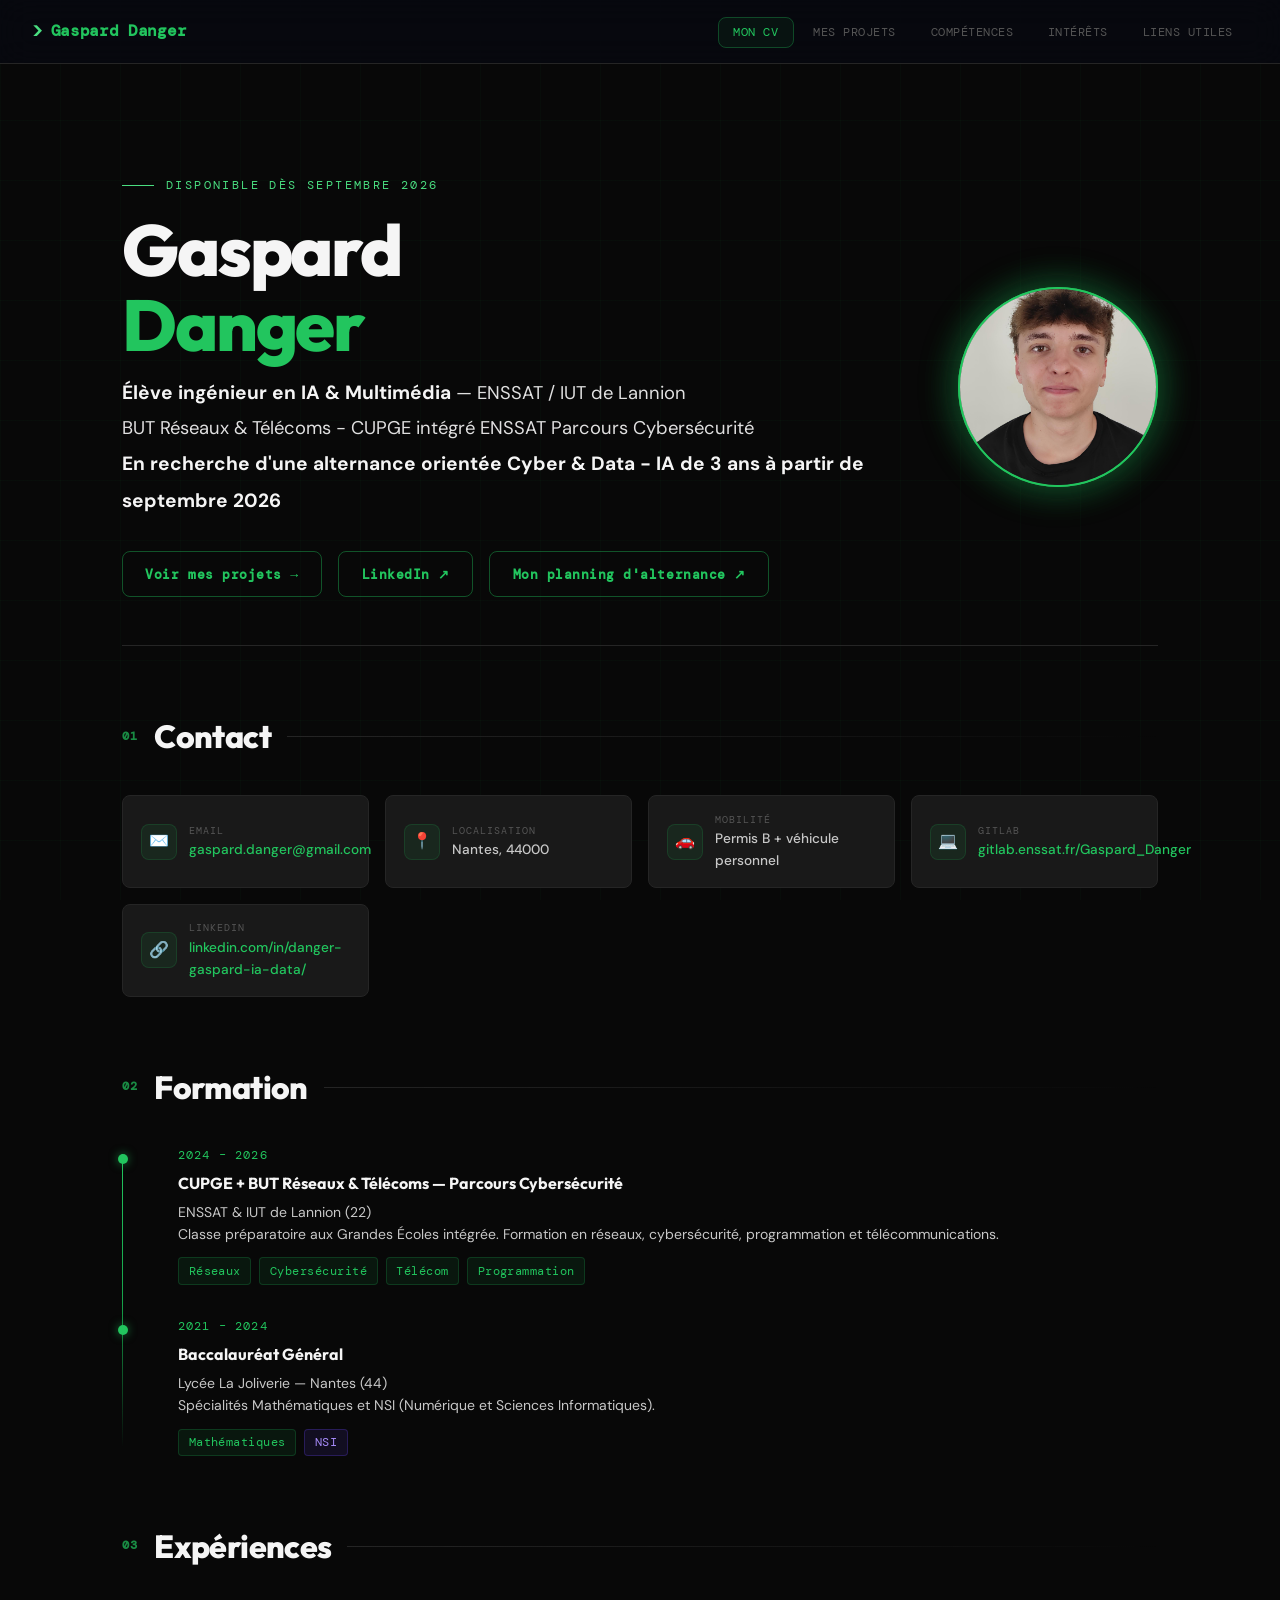
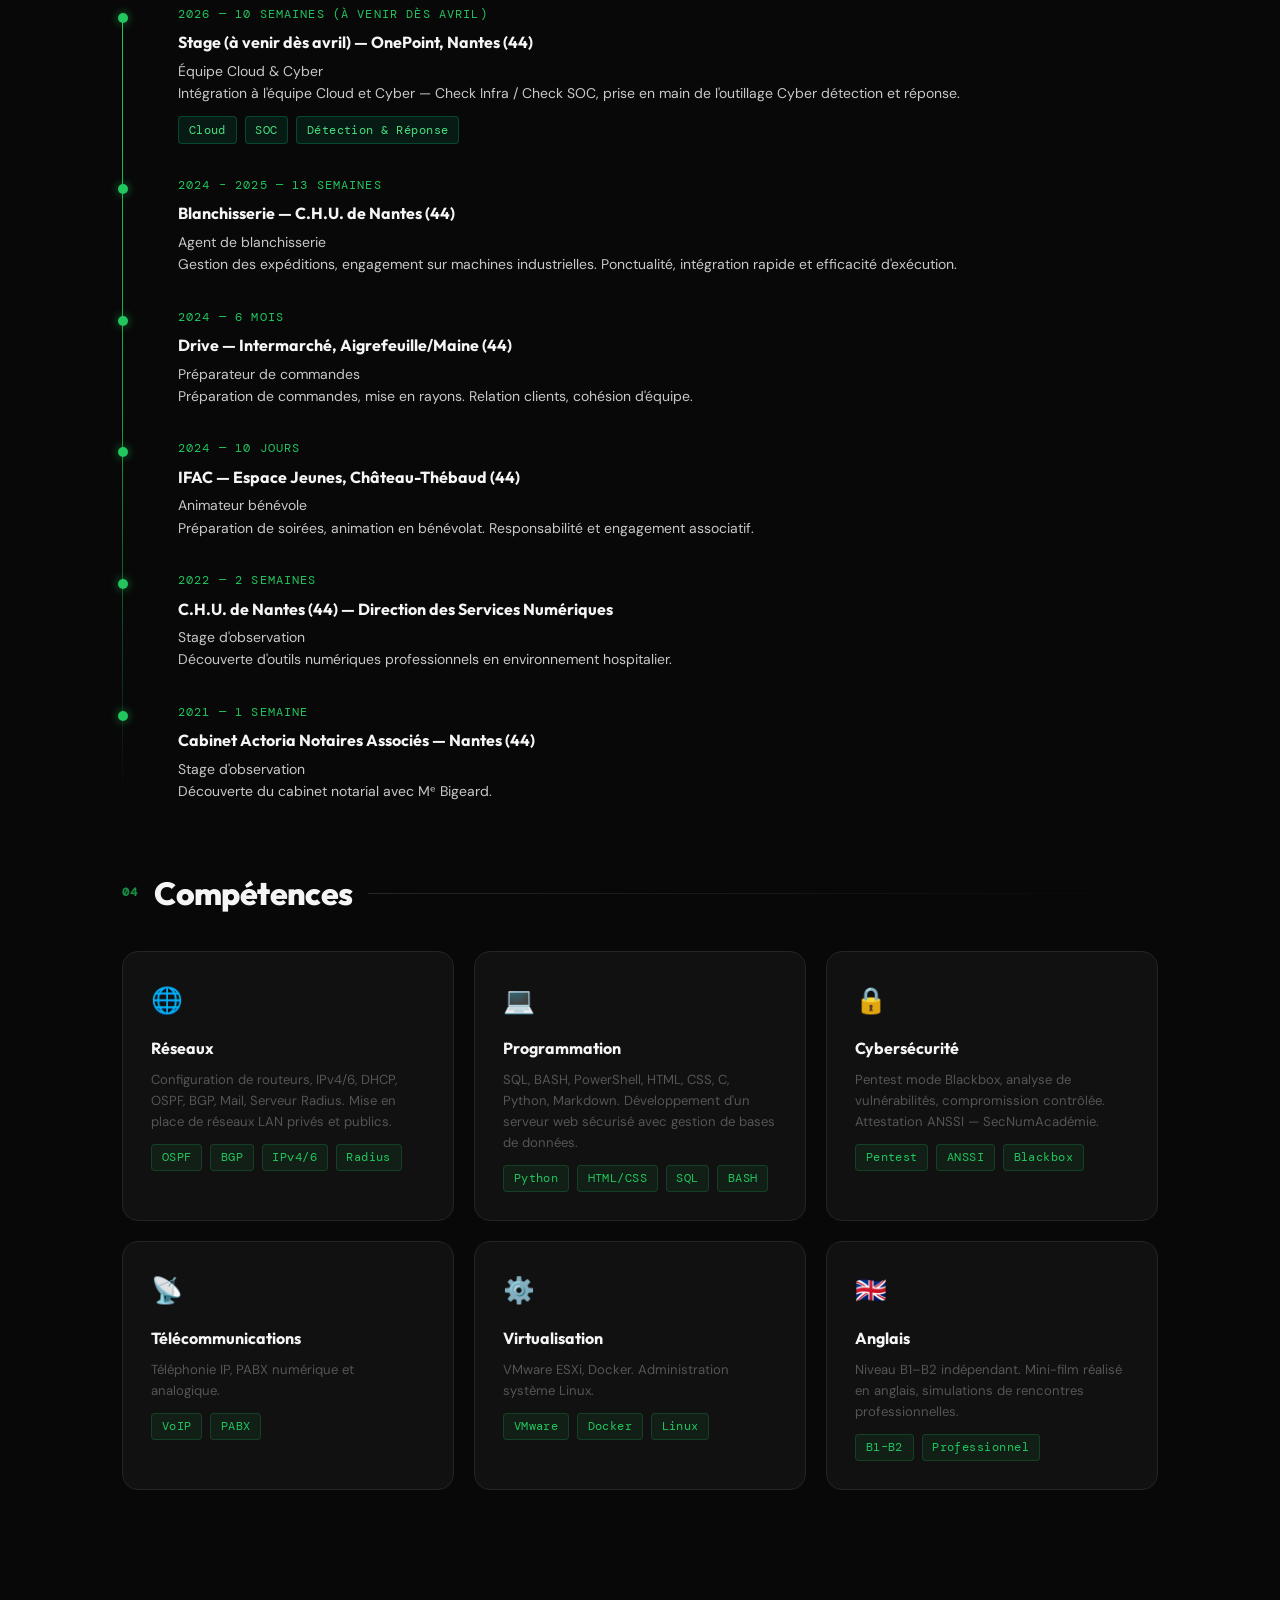
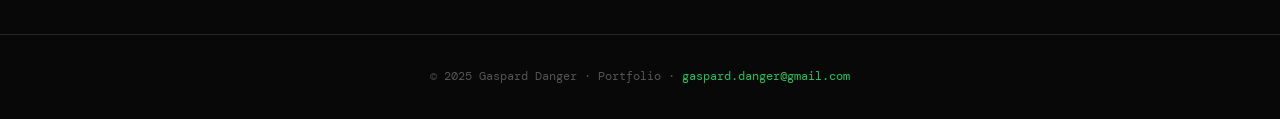
==== index.html @ 9281a4e6 "Update index.html" ====
<!DOCTYPE html>
<html lang="fr">

<head>
  <meta charset="UTF-8">
  <meta name="viewport" content="width=device-width, initial-scale=1.0">
  <title>Gaspard Danger — CV</title>
  <link rel="stylesheet" href="style.css">
  <link rel="shortcut icon" href="images/logouniv.png">
</head>

<body>

  <!-- ============ NAV ============ -->
  <nav>
    <a class="nav-brand" href="index.html">Gaspard Danger</a>
    <button class="nav-toggle" id="navToggle" aria-label="Menu">
      <span></span><span></span><span></span>
    </button>
    <ul class="nav-links" id="navLinks">
      <li><a href="index.html" class="active">Mon CV</a></li>
      <li><a href="projets.html">Mes Projets</a></li>
      <li><a href="competences.html">Compétences</a></li>
      <li><a href="interets.html">Intérêts</a></li>
      <li><a href="liens.html">Liens utiles</a></li>
    </ul>
  </nav>

  <!-- ============ MAIN ============ -->
  <main class="page">

    <!-- HERO -->
    <section class="hero fade-up">
      <div>
        <div class="hero-label">Disponible dès septembre 2026</div>
        <h1>Gaspard<br><span>Danger</span></h1>
        <p class="hero-subtitle">
          <strong>Élève ingénieur en IA & Multimédia</strong> <span style="color:#e0e0e0;">— ENSSAT / IUT de Lannion</span><br>
          <span style="color:#e0e0e0;">BUT Réseaux &amp; Télécoms - CUPGE intégré ENSSAT Parcours Cybersécurité</span><br>
          <strong>En recherche d'une alternance orientée Cyber & Data - IA de 3 ans à partir de septembre 2026</strong>
        </p>
        <div class="hero-actions">
          <a href="projets.html" class="btn btn-outline">
            Voir mes projets →
          </a>
          <a href="https://www.linkedin.com/in/gaspard-danger-256091337" target="_blank" class="btn btn-outline">
            LinkedIn ↗
          </a>
          <a href="images/planning.png" target="_blank" class="btn btn-outline">
            Mon planning d'alternance ↗
          </a>
        </div>
      </div>
      <div class="hero-avatar-placeholder">
        <img src="images/pdp.jpeg" alt="Gaspard Danger" class="hero-avatar">
      </div>
    </section>


    <!-- CONTACT -->
    <section class="section fade-up fade-up-1">
      <h2 class="section-title"><span class="section-num">01</span>Contact</h2>
      <div class="info-grid">
        <div class="info-item">
          <div class="info-icon">✉️</div>
          <div>
            <div class="info-label">Email</div>
            <div class="info-value"><a href="mailto:gaspard.danger@gmail.com">gaspard.danger@gmail.com</a></div>
          </div>
        </div>
        <div class="info-item">
          <div class="info-icon">📍</div>
          <div>
            <div class="info-label">Localisation</div>
            <div class="info-value">Nantes, 44000</div>
          </div>
        </div>
        <div class="info-item">
          <div class="info-icon">🚗</div>
          <div>
            <div class="info-label">Mobilité</div>
            <div class="info-value">Permis B + véhicule personnel</div>
          </div>
        </div>
        <div class="info-item">
          <div class="info-icon">💻</div>
          <div>
            <div class="info-label">GitLab</div>
            <div class="info-value"><a href="https://gitlab.enssat.fr/Gaspard_Danger"
                target="_blank">gitlab.enssat.fr/Gaspard_Danger</a></div>
          </div>
        </div>
        <div class="info-item">
          <div class="info-icon">🔗</div>
          <div>
            <div class="info-label">LinkedIn</div>
            <div class="info-value"><a href="https://www.linkedin.com/in/danger-gaspard-ia-data/"
                target="_blank">linkedin.com/in/danger-gaspard-ia-data/</a></div>
          </div>
        </div>
      </div>
    </section>

    <!-- FORMATION -->
    <section class="section fade-up fade-up-2">
      <h2 class="section-title"><span class="section-num">02</span>Formation</h2>
      <div class="timeline">
        <div class="timeline-item">
          <div class="timeline-date">2024 – 2026</div>
          <div class="timeline-title">CUPGE + BUT Réseaux &amp; Télécoms — Parcours Cybersécurité</div>
          <div class="timeline-desc">ENSSAT &amp; IUT de Lannion (22)</div>
          <div class="timeline-desc">
            Classe préparatoire aux Grandes Écoles intégrée. Formation en réseaux,
            cybersécurité, programmation et télécommunications.
          </div>
          <div class="tag-group">
            <span class="tag">Réseaux</span>
            <span class="tag">Cybersécurité</span>
            <span class="tag">Télécom</span>
            <span class="tag">Programmation</span>
          </div>
        </div>
        <div class="timeline-item">
          <div class="timeline-date">2021 – 2024</div>
          <div class="timeline-title">Baccalauréat Général</div>
          <div class="timeline-desc">Lycée La Joliverie — Nantes (44)</div>
          <div class="timeline-desc">
            Spécialités Mathématiques et NSI (Numérique et Sciences Informatiques).
          </div>
          <div class="tag-group">
            <span class="tag">Mathématiques</span>
            <span class="tag tag-purple">NSI</span>
          </div>
        </div>
      </div>
    </section>

    <!-- EXPÉRIENCES -->
    <section class="section fade-up fade-up-3">
      <h2 class="section-title"><span class="section-num">03</span>Expériences</h2>
      <div class="timeline">

        <div class="timeline-item">
          <div class="timeline-date">2026 — 10 semaines (à venir dès avril)</div>
          <div class="timeline-title">Stage (à venir dès avril) — OnePoint, Nantes (44)</div>
          <div class="timeline-desc">Équipe Cloud &amp; Cyber</div>
          <div class="timeline-desc">
            Intégration à l'équipe Cloud et Cyber — Check Infra / Check SOC, prise en main
            de l'outillage Cyber détection et réponse.
          </div>
          <div class="tag-group">
            <span class="tag tag-green">Cloud</span>
            <span class="tag tag-green">SOC</span>
            <span class="tag tag-green">Détection &amp; Réponse</span>
          </div>
        </div>

        <div class="timeline-item">
          <div class="timeline-date">2024 – 2025 — 13 semaines</div>
          <div class="timeline-title">Blanchisserie — C.H.U. de Nantes (44)</div>
          <div class="timeline-desc">Agent de blanchisserie</div>
          <div class="timeline-desc">
            Gestion des expéditions, engagement sur machines industrielles.
            Ponctualité, intégration rapide et efficacité d'exécution.
          </div>
        </div>

        <div class="timeline-item">
          <div class="timeline-date">2024 — 6 mois</div>
          <div class="timeline-title">Drive — Intermarché, Aigrefeuille/Maine (44)</div>
          <div class="timeline-desc">Préparateur de commandes</div>
          <div class="timeline-desc">
            Préparation de commandes, mise en rayons.
            Relation clients, cohésion d'équipe.
          </div>
        </div>

        <div class="timeline-item">
          <div class="timeline-date">2024 — 10 jours</div>
          <div class="timeline-title">IFAC — Espace Jeunes, Château-Thébaud (44)</div>
          <div class="timeline-desc">Animateur bénévole</div>
          <div class="timeline-desc">
            Préparation de soirées, animation en bénévolat.
            Responsabilité et engagement associatif.
          </div>
        </div>

        <div class="timeline-item">
          <div class="timeline-date">2022 — 2 semaines</div>
          <div class="timeline-title">C.H.U. de Nantes (44) — Direction des Services Numériques</div>
          <div class="timeline-desc">Stage d'observation</div>
          <div class="timeline-desc">
            Découverte d'outils numériques professionnels en environnement hospitalier.
          </div>
        </div>

        <div class="timeline-item">
          <div class="timeline-date">2021 — 1 semaine</div>
          <div class="timeline-title">Cabinet Actoria Notaires Associés — Nantes (44)</div>
          <div class="timeline-desc">Stage d'observation</div>
          <div class="timeline-desc">
            Découverte du cabinet notarial avec Mᵉ Bigeard.
          </div>
        </div>

      </div>
    </section>

    <!-- COMPÉTENCES -->
    <section class="section fade-up fade-up-4">
      <h2 class="section-title"><span class="section-num">04</span>Compétences</h2>
      <div class="three-col">

        <div class="card">
          <div style="font-size:1.6rem; margin-bottom:0.75rem;">🌐</div>
          <div style="font-family:var(--font-head); font-weight:700; color:var(--text-bright); margin-bottom:0.5rem;">
            Réseaux</div>
          <p style="font-size:0.82rem; color:var(--text-muted); line-height:1.6; margin-bottom:0.75rem;">Configuration
            de routeurs, IPv4/6, DHCP, OSPF, BGP, Mail, Serveur Radius. Mise en place de réseaux LAN privés et publics.
          </p>
          <div class="tag-group">
            <span class="tag">OSPF</span><span class="tag">BGP</span><span class="tag">IPv4/6</span><span
              class="tag">Radius</span>
          </div>
        </div>

        <div class="card">
          <div style="font-size:1.6rem; margin-bottom:0.75rem;">💻</div>
          <div style="font-family:var(--font-head); font-weight:700; color:var(--text-bright); margin-bottom:0.5rem;">
            Programmation</div>
          <p style="font-size:0.82rem; color:var(--text-muted); line-height:1.6; margin-bottom:0.75rem;">SQL, BASH,
            PowerShell, HTML, CSS, C, Python, Markdown. Développement d'un serveur web sécurisé avec gestion de bases de
            données.</p>
          <div class="tag-group">
            <span class="tag">Python</span><span class="tag">HTML/CSS</span><span class="tag">SQL</span><span
              class="tag">BASH</span>
          </div>
        </div>

        <div class="card">
          <div style="font-size:1.6rem; margin-bottom:0.75rem;">🔒</div>
          <div style="font-family:var(--font-head); font-weight:700; color:var(--text-bright); margin-bottom:0.5rem;">
            Cybersécurité</div>
          <p style="font-size:0.82rem; color:var(--text-muted); line-height:1.6; margin-bottom:0.75rem;">Pentest mode
            Blackbox, analyse de vulnérabilités, compromission contrôlée. Attestation ANSSI — SecNumAcadémie.</p>
          <div class="tag-group">
            <span class="tag">Pentest</span><span class="tag">ANSSI</span><span class="tag">Blackbox</span>
          </div>
        </div>

        <div class="card">
          <div style="font-size:1.6rem; margin-bottom:0.75rem;">📡</div>
          <div style="font-family:var(--font-head); font-weight:700; color:var(--text-bright); margin-bottom:0.5rem;">
            Télécommunications</div>
          <p style="font-size:0.82rem; color:var(--text-muted); line-height:1.6; margin-bottom:0.75rem;">Téléphonie IP,
            PABX numérique et analogique.</p>
          <div class="tag-group">
            <span class="tag">VoIP</span><span class="tag">PABX</span>
          </div>
        </div>

        <div class="card">
          <div style="font-size:1.6rem; margin-bottom:0.75rem;">⚙️</div>
          <div style="font-family:var(--font-head); font-weight:700; color:var(--text-bright); margin-bottom:0.5rem;">
            Virtualisation</div>
          <p style="font-size:0.82rem; color:var(--text-muted); line-height:1.6; margin-bottom:0.75rem;">VMware ESXi,
            Docker. Administration système Linux.</p>
          <div class="tag-group">
            <span class="tag">VMware</span><span class="tag">Docker</span><span class="tag">Linux</span>
          </div>
        </div>

        <div class="card">
          <div style="font-size:1.6rem; margin-bottom:0.75rem;">🇬🇧</div>
          <div style="font-family:var(--font-head); font-weight:700; color:var(--text-bright); margin-bottom:0.5rem;">
            Anglais</div>
          <p style="font-size:0.82rem; color:var(--text-muted); line-height:1.6; margin-bottom:0.75rem;">Niveau B1–B2
            indépendant. Mini-film réalisé en anglais, simulations de rencontres professionnelles.</p>
          <div class="tag-group">
            <span class="tag">B1–B2</span><span class="tag">Professionnel</span>
          </div>
        </div>

      </div>
    </section>

  </main>

  <footer>
    <p>© 2025 Gaspard Danger · Portfolio · <a href="mailto:gaspard.danger@gmail.com">gaspard.danger@gmail.com</a></p>
  </footer>

  <script src="nav.js"></script>
</body>

</html>
---- style.css ----
/* =============================================
   GASPARD DANGER — Portfolio CSS
   Dark Tech / Cybersecurity Aesthetic
   ============================================= */

@import url('https://fonts.googleapis.com/css2?family=DM+Mono:wght@400;500&family=Outfit:wght@400;600;700;800&family=DM+Sans:wght@300;400;500&display=swap');

/* ---- CSS Variables ---- */
:root {
  --bg:         #080808;
  --surface:    #111111;
  --surface2:   #191919;
  --border:     #252525;
  --accent:     #22c55e;
  --accent2:    #16a34a;
  --green:      #4ade80;
  --text:       #c8c8c8;
  --text-muted: #555555;
  --text-bright:#f5f5f5;
  --font-mono:  'DM Mono', monospace;
  --font-head:  'Outfit', sans-serif;
  --font-body:  'DM Sans', sans-serif;
  --radius:     8px;
  --radius-lg:  16px;
  --transition: 0.25s cubic-bezier(.4,0,.2,1);
  --glow:       0 0 24px rgba(34, 197, 94, 0.15);
  --glow-strong:0 0 40px rgba(34, 197, 94, 0.28);
}

/* ---- Reset & Base ---- */
*, *::before, *::after { box-sizing: border-box; margin: 0; padding: 0; }

html { scroll-behavior: smooth; }

body {
  background: var(--bg);
  color: var(--text);
  font-family: var(--font-body);
  font-size: 16px;
  line-height: 1.65;
  min-height: 100vh;
  overflow-x: hidden;
}

/* Grid background pattern */
body::before {
  content: '';
  position: fixed;
  inset: 0;
  background-image:
    linear-gradient(rgba(34,197,94,0.03) 1px, transparent 1px),
    linear-gradient(90deg, rgba(34,197,94,0.03) 1px, transparent 1px);
  background-size: 60px 60px;
  pointer-events: none;
  z-index: 0;
}

/* =============================================
   NAVIGATION
   ============================================= */
nav {
  position: sticky;
  top: 0;
  z-index: 100;
  background: rgba(7, 9, 15, 0.88);
  backdrop-filter: blur(16px);
  -webkit-backdrop-filter: blur(16px);
  border-bottom: 1px solid var(--border);
  padding: 0 2rem;
  display: flex;
  align-items: center;
  justify-content: space-between;
  height: 64px;
}

.nav-brand {
  font-family: var(--font-mono);
  font-size: 1rem;
  font-weight: 700;
  color: var(--accent);
  text-decoration: none;
  letter-spacing: -0.02em;
  display: flex;
  align-items: center;
  gap: 0.5rem;
}

.nav-brand::before {
  content: '>';
  color: var(--green);
  font-size: 1.1rem;
}

.nav-links {
  display: flex;
  list-style: none;
  gap: 0.25rem;
  align-items: center;
}

.nav-links a {
  font-family: var(--font-mono);
  font-size: 0.78rem;
  color: var(--text-muted);
  text-decoration: none;
  padding: 0.4rem 0.9rem;
  border-radius: var(--radius);
  border: 1px solid transparent;
  transition: var(--transition);
  letter-spacing: 0.04em;
  text-transform: uppercase;
}

.nav-links a:hover,
.nav-links a.active {
  color: var(--accent);
  border-color: rgba(34,197,94,0.3);
  background: rgba(34,197,94,0.06);
}

/* Hamburger */
.nav-toggle {
  display: none;
  flex-direction: column;
  gap: 5px;
  cursor: pointer;
  background: none;
  border: none;
  padding: 4px;
}
.nav-toggle span {
  display: block;
  width: 24px;
  height: 2px;
  background: var(--accent);
  border-radius: 2px;
  transition: var(--transition);
}

@media (max-width: 768px) {
  .nav-toggle { display: flex; }
  .nav-links {
    display: none;
    position: absolute;
    top: 64px;
    left: 0; right: 0;
    background: rgba(7, 9, 15, 0.98);
    border-bottom: 1px solid var(--border);
    flex-direction: column;
    padding: 1rem;
    gap: 0.25rem;
  }
  .nav-links.open { display: flex; }
  .nav-links a { width: 100%; text-align: center; }
}

/* =============================================
   PAGE WRAPPER
   ============================================= */
.page {
  position: relative;
  z-index: 1;
  max-width: 1100px;
  margin: 0 auto;
  padding: 3rem 2rem 5rem;
}

/* =============================================
   HERO / HEADER SECTION
   ============================================= */
.hero {
  display: grid;
  grid-template-columns: 1fr auto;
  gap: 3rem;
  align-items: center;
  padding: 4rem 0 3rem;
  border-bottom: 1px solid var(--border);
  margin-bottom: 4rem;
}

.hero-label {
  font-family: var(--font-mono);
  font-size: 0.75rem;
  color: var(--green);
  letter-spacing: 0.2em;
  text-transform: uppercase;
  margin-bottom: 1rem;
  display: flex;
  align-items: center;
  gap: 0.75rem;
}
.hero-label::before {
  content: '';
  display: block;
  width: 32px;
  height: 1px;
  background: var(--green);
}

.hero h1 {
  font-family: var(--font-head);
  font-size: clamp(2.5rem, 6vw, 4.5rem);
  font-weight: 800;
  line-height: 1.05;
  color: var(--text-bright);
  letter-spacing: -0.03em;
  margin-bottom: 0.75rem;
}

.hero h1 span {
  color: var(--accent);
}

.hero-subtitle {
  font-family: var(--font-body);
  font-size: 1.15rem;
  color: var(--text-muted);
  margin-bottom: 2rem;
  line-height: 1.9;
}

.hero-subtitle strong {
  color: var(--text-bright);
  font-weight: 700;
  font-size: 1.2rem;
}

.hero-actions {
  display: flex;
  gap: 1rem;
  flex-wrap: wrap;
}

.hero-avatar {
  width: 200px;
  height: 200px;
  border-radius: 50%;
  border: 2px solid var(--accent);
  box-shadow: var(--glow-strong);
  object-fit: cover;
  flex-shrink: 0;
}

.hero-avatar-placeholder {
  width: 200px;
  height: 200px;
  border-radius: 50%;
  border: 2px solid var(--accent);
  box-shadow: var(--glow-strong);
  background: var(--surface2);
  display: flex;
  align-items: center;
  justify-content: center;
  flex-shrink: 0;
}

.hero-avatar-placeholder svg {
  width: 80px;
  height: 80px;
  color: var(--accent);
  opacity: 0.5;
}

@media (max-width: 640px) {
  .hero {
    grid-template-columns: 1fr;
    text-align: center;
  }
  .hero-avatar-placeholder, .hero-avatar {
    margin: 0 auto;
    width: 140px;
    height: 140px;
  }
  .hero-actions { justify-content: center; }
  .hero-label { justify-content: center; }
  .hero-label::before { display: none; }
}

/* =============================================
   BUTTONS
   ============================================= */
.btn {
  display: inline-flex;
  align-items: center;
  gap: 0.5rem;
  padding: 0.7rem 1.4rem;
  border-radius: var(--radius);
  font-family: var(--font-mono);
  font-size: 0.82rem;
  font-weight: 600;
  letter-spacing: 0.04em;
  text-decoration: none;
  cursor: pointer;
  transition: var(--transition);
  border: none;
  white-space: nowrap;
}

.btn-primary {
  background: var(--accent);
  color: #000;
  box-shadow: 0 0 20px rgba(34,197,94,0.2);
}
.btn-primary:hover {
  background: var(--green);
  box-shadow: var(--glow-strong);
  transform: translateY(-2px);
}

.btn-outline {
  background: transparent;
  color: var(--accent);
  border: 1px solid rgba(34,197,94,0.4);
}
.btn-outline:hover {
  background: rgba(34,197,94,0.08);
  border-color: var(--accent);
  box-shadow: var(--glow);
  transform: translateY(-2px);
}

.btn-ghost {
  background: transparent;
  color: var(--text-muted);
  border: 1px solid var(--border);
}
.btn-ghost:hover {
  color: var(--text-bright);
  border-color: rgba(255,255,255,0.2);
}

/* =============================================
   SECTION TITLES
   ============================================= */
.section-title {
  font-family: var(--font-head);
  font-size: clamp(1.5rem, 4vw, 2rem);
  font-weight: 800;
  color: var(--text-bright);
  letter-spacing: -0.02em;
  margin-bottom: 2rem;
  display: flex;
  align-items: center;
  gap: 1rem;
}

.section-title::after {
  content: '';
  flex: 1;
  height: 1px;
  background: linear-gradient(90deg, var(--border), transparent);
}

.section-num {
  font-family: var(--font-mono);
  font-size: 0.75rem;
  color: var(--accent);
  letter-spacing: 0.1em;
  opacity: 0.7;
}

/* =============================================
   CARDS
   ============================================= */
.card {
  background: var(--surface);
  border: 1px solid var(--border);
  border-radius: var(--radius-lg);
  padding: 1.75rem;
  transition: var(--transition);
  position: relative;
  overflow: hidden;
}

.card::before {
  content: '';
  position: absolute;
  top: 0; left: 0;
  right: 0; height: 2px;
  background: linear-gradient(90deg, var(--accent), var(--accent2));
  opacity: 0;
  transition: var(--transition);
}

.card:hover {
  border-color: rgba(34,197,94,0.3);
  box-shadow: var(--glow);
  transform: translateY(-3px);
}

.card:hover::before { opacity: 1; }

/* =============================================
   TIMELINE (CV)
   ============================================= */
.timeline {
  position: relative;
  padding-left: 2rem;
}

.timeline::before {
  content: '';
  position: absolute;
  left: 0; top: 8px; bottom: 8px;
  width: 1px;
  background: linear-gradient(to bottom, var(--accent), var(--accent2), transparent);
}

.timeline-item {
  position: relative;
  margin-bottom: 2rem;
  padding-left: 1.5rem;
}

.timeline-item::before {
  content: '';
  position: absolute;
  left: -2rem;
  top: 8px;
  width: 10px;
  height: 10px;
  border-radius: 50%;
  background: var(--accent);
  box-shadow: 0 0 10px rgba(34,197,94,0.6);
  transform: translateX(-4px);
}

.timeline-date {
  font-family: var(--font-mono);
  font-size: 0.72rem;
  color: var(--accent);
  letter-spacing: 0.1em;
  text-transform: uppercase;
  margin-bottom: 0.35rem;
}

.timeline-title {
  font-family: var(--font-head);
  font-size: 1rem;
  font-weight: 700;
  color: var(--text-bright);
  margin-bottom: 0.25rem;
}

.timeline-sub {
  font-size: 0.85rem;
  color: var(--text-muted);
  margin-bottom: 0.5rem;
}

.timeline-desc {
  font-size: 0.875rem;
  color: var(--text);
  line-height: 1.6;
}

/* =============================================
   SKILL TAGS & BADGES
   ============================================= */
.tag {
  display: inline-block;
  font-family: var(--font-mono);
  font-size: 0.72rem;
  color: var(--accent);
  background: rgba(34,197,94,0.08);
  border: 1px solid rgba(34,197,94,0.2);
  border-radius: 4px;
  padding: 0.2rem 0.6rem;
  letter-spacing: 0.04em;
  transition: var(--transition);
}

.tag:hover {
  background: rgba(34,197,94,0.15);
  border-color: var(--accent);
}

.tag-group {
  display: flex;
  flex-wrap: wrap;
  gap: 0.5rem;
  margin-top: 0.75rem;
}

.tag-purple {
  color: #a78bfa;
  background: rgba(108,71,255,0.1);
  border-color: rgba(108,71,255,0.25);
}

.tag-green {
  color: var(--green);
  background: rgba(0,255,170,0.08);
  border-color: rgba(0,255,170,0.2);
}

/* =============================================
   SKILL BARS
   ============================================= */
.skill-item {
  margin-bottom: 1.25rem;
}

.skill-header {
  display: flex;
  justify-content: space-between;
  margin-bottom: 0.4rem;
}

.skill-name {
  font-family: var(--font-mono);
  font-size: 0.8rem;
  color: var(--text);
  letter-spacing: 0.04em;
}

.skill-level {
  font-family: var(--font-mono);
  font-size: 0.72rem;
  color: var(--text-muted);
}

.skill-bar {
  height: 4px;
  background: var(--border);
  border-radius: 2px;
  overflow: hidden;
}

.skill-fill {
  height: 100%;
  border-radius: 2px;
  background: linear-gradient(90deg, var(--accent), var(--green));
  box-shadow: 0 0 8px rgba(34,197,94,0.4);
  animation: fillBar 1.2s cubic-bezier(.4,0,.2,1) both;
  transform-origin: left;
}

@keyframes fillBar {
  from { transform: scaleX(0); }
  to   { transform: scaleX(1); }
}

/* =============================================
   PROJECT CARD (FEATURED)
   ============================================= */
.project-featured {
  background: var(--surface);
  border: 1px solid rgba(34,197,94,0.25);
  border-radius: var(--radius-lg);
  padding: 2.5rem;
  position: relative;
  overflow: hidden;
  transition: var(--transition);
}

.project-featured::before {
  content: '';
  position: absolute;
  inset: 0;
  background: radial-gradient(ellipse at top left, rgba(34,197,94,0.05), transparent 60%);
  pointer-events: none;
}

.project-featured:hover {
  border-color: var(--accent);
  box-shadow: var(--glow-strong);
}

.project-badge {
  display: inline-flex;
  align-items: center;
  gap: 0.4rem;
  font-family: var(--font-mono);
  font-size: 0.68rem;
  letter-spacing: 0.15em;
  text-transform: uppercase;
  color: var(--green);
  background: rgba(34,197,94,0.08);
  border: 1px solid rgba(34,197,94,0.25);
  border-radius: 4px;
  padding: 0.25rem 0.7rem;
  margin-bottom: 1.25rem;
}

.project-badge::before {
  content: '';
  display: block;
  width: 6px;
  height: 6px;
  border-radius: 50%;
  background: var(--green);
  box-shadow: 0 0 6px var(--green);
  animation: pulse 2s infinite;
}

@keyframes pulse {
  0%, 100% { opacity: 1; }
  50% { opacity: 0.4; }
}

.project-title {
  font-family: var(--font-head);
  font-size: 2rem;
  font-weight: 800;
  color: var(--text-bright);
  letter-spacing: -0.02em;
  margin-bottom: 1rem;
}

.project-desc {
  font-size: 0.95rem;
  color: var(--text-muted);
  max-width: 600px;
  line-height: 1.7;
  margin-bottom: 1.5rem;
}

/* =============================================
   INFO GRID (CONTACT)
   ============================================= */
.info-grid {
  display: grid;
  grid-template-columns: repeat(auto-fit, minmax(220px, 1fr));
  gap: 1rem;
}

.info-item {
  display: flex;
  align-items: center;
  gap: 0.75rem;
  background: var(--surface2);
  border: 1px solid var(--border);
  border-radius: var(--radius);
  padding: 0.9rem 1.1rem;
}

.info-icon {
  width: 36px;
  height: 36px;
  border-radius: 8px;
  background: rgba(34,197,94,0.08);
  border: 1px solid rgba(34,197,94,0.15);
  display: flex;
  align-items: center;
  justify-content: center;
  flex-shrink: 0;
  font-size: 1rem;
}

.info-label {
  font-family: var(--font-mono);
  font-size: 0.65rem;
  color: var(--text-muted);
  letter-spacing: 0.1em;
  text-transform: uppercase;
}

.info-value {
  font-size: 0.85rem;
  color: var(--text);
  font-weight: 500;
}

.info-value a {
  color: var(--accent);
  text-decoration: none;
}
.info-value a:hover {
  text-decoration: underline;
}

/* =============================================
   LINKS PAGE
   ============================================= */
.link-card {
  display: flex;
  align-items: center;
  gap: 1.25rem;
  background: var(--surface);
  border: 1px solid var(--border);
  border-radius: var(--radius-lg);
  padding: 1.5rem;
  text-decoration: none;
  color: inherit;
  transition: var(--transition);
}

.link-card:hover {
  border-color: rgba(34,197,94,0.35);
  box-shadow: var(--glow);
  transform: translateX(6px);
}

.link-card-icon {
  width: 52px;
  height: 52px;
  border-radius: 12px;
  background: rgba(34,197,94,0.08);
  border: 1px solid rgba(34,197,94,0.2);
  display: flex;
  align-items: center;
  justify-content: center;
  font-size: 1.5rem;
  flex-shrink: 0;
}

.link-card-title {
  font-family: var(--font-head);
  font-size: 1rem;
  font-weight: 700;
  color: var(--text-bright);
}

.link-card-url {
  font-family: var(--font-mono);
  font-size: 0.72rem;
  color: var(--text-muted);
  margin-top: 0.2rem;
}

.link-card-arrow {
  margin-left: auto;
  color: var(--text-muted);
  font-size: 1.25rem;
  transition: var(--transition);
}

.link-card:hover .link-card-arrow {
  color: var(--accent);
  transform: translateX(4px);
}

.links-grid {
  display: flex;
  flex-direction: column;
  gap: 0.85rem;
}

/* =============================================
   INTEREST CARDS
   ============================================= */
.interests-grid {
  display: grid;
  grid-template-columns: repeat(auto-fit, minmax(220px, 1fr));
  gap: 1.25rem;
}

.interest-card {
  background: var(--surface);
  border: 1px solid var(--border);
  border-radius: var(--radius-lg);
  padding: 1.75rem;
  text-align: center;
  transition: var(--transition);
  cursor: default;
}

.interest-card:hover {
  border-color: rgba(34,197,94,0.3);
  box-shadow: var(--glow);
  transform: translateY(-4px);
}

.interest-emoji {
  font-size: 2.5rem;
  margin-bottom: 0.75rem;
  display: block;
}

.interest-name {
  font-family: var(--font-head);
  font-weight: 700;
  color: var(--text-bright);
  margin-bottom: 0.5rem;
}

.interest-desc {
  font-size: 0.82rem;
  color: var(--text-muted);
  line-height: 1.6;
}

/* =============================================
   GRID LAYOUTS
   ============================================= */
.two-col {
  display: grid;
  grid-template-columns: 1fr 1fr;
  gap: 1.5rem;
}

@media (max-width: 700px) {
  .two-col { grid-template-columns: 1fr; }
}

.three-col {
  display: grid;
  grid-template-columns: repeat(3, 1fr);
  gap: 1.25rem;
}

@media (max-width: 900px) {
  .three-col { grid-template-columns: 1fr 1fr; }
}
@media (max-width: 600px) {
  .three-col { grid-template-columns: 1fr; }
}

/* =============================================
   SECTION SPACING
   ============================================= */
.section {
  margin-bottom: 4rem;
}

/* =============================================
   FOOTER
   ============================================= */
footer {
  position: relative;
  z-index: 1;
  border-top: 1px solid var(--border);
  padding: 2rem;
  text-align: center;
  font-family: var(--font-mono);
  font-size: 0.75rem;
  color: var(--text-muted);
}

footer a {
  color: var(--accent);
  text-decoration: none;
}
footer a:hover { text-decoration: underline; }

/* =============================================
   TERMINAL HIGHLIGHT
   ============================================= */
.terminal-box {
  background: #050810;
  border: 1px solid var(--border);
  border-radius: var(--radius);
  padding: 1.25rem 1.5rem;
  font-family: var(--font-mono);
  font-size: 0.82rem;
  color: var(--green);
  position: relative;
}

.terminal-box::before {
  content: '● ● ●';
  position: absolute;
  top: 0.6rem;
  left: 1rem;
  font-size: 0.6rem;
  letter-spacing: 0.3em;
  color: var(--text-muted);
}

.terminal-box .line { margin-top: 1.5rem; }
.terminal-box .cmd { color: var(--accent); }
.terminal-box .out { color: var(--text); }
.terminal-box .cmt { color: var(--text-muted); }

/* =============================================
   ANIMATIONS
   ============================================= */
@keyframes fadeUp {
  from { opacity: 0; transform: translateY(20px); }
  to   { opacity: 1; transform: translateY(0); }
}

.fade-up {
  animation: fadeUp 0.6s cubic-bezier(.4,0,.2,1) both;
}

.fade-up-1 { animation-delay: 0.1s; }
.fade-up-2 { animation-delay: 0.2s; }
.fade-up-3 { animation-delay: 0.3s; }
.fade-up-4 { animation-delay: 0.4s; }

/* =============================================
   UTILITIES
   ============================================= */
.mb-1 { margin-bottom: 0.5rem; }
.mb-2 { margin-bottom: 1rem; }
.mb-3 { margin-bottom: 1.5rem; }
.mb-4 { margin-bottom: 2rem; }
.mt-1 { margin-top: 0.5rem; }
.mt-2 { margin-top: 1rem; }
.mt-3 { margin-top: 1.5rem; }

.text-accent { color: var(--accent); }
.text-green  { color: var(--green); }
.text-muted  { color: var(--text-muted); }
.mono        { font-family: var(--font-mono); }

a { transition: color var(--transition); }
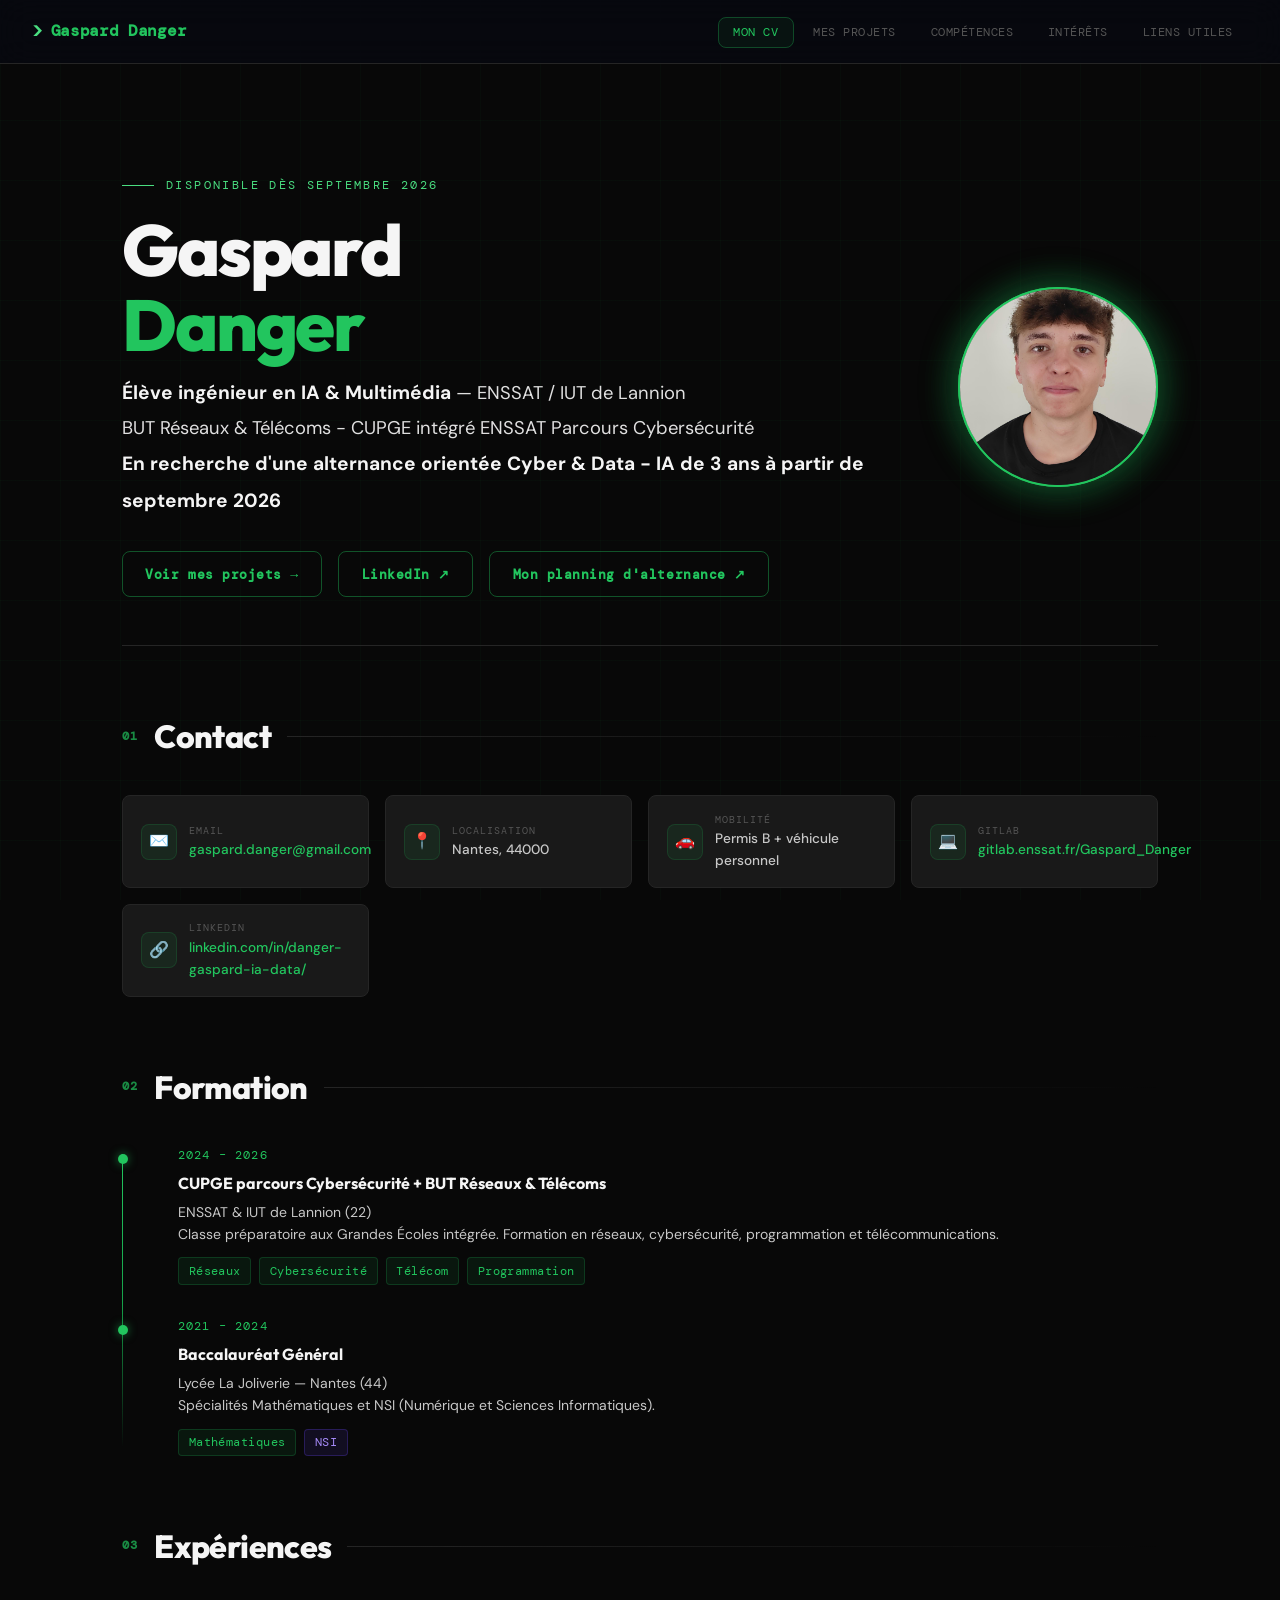
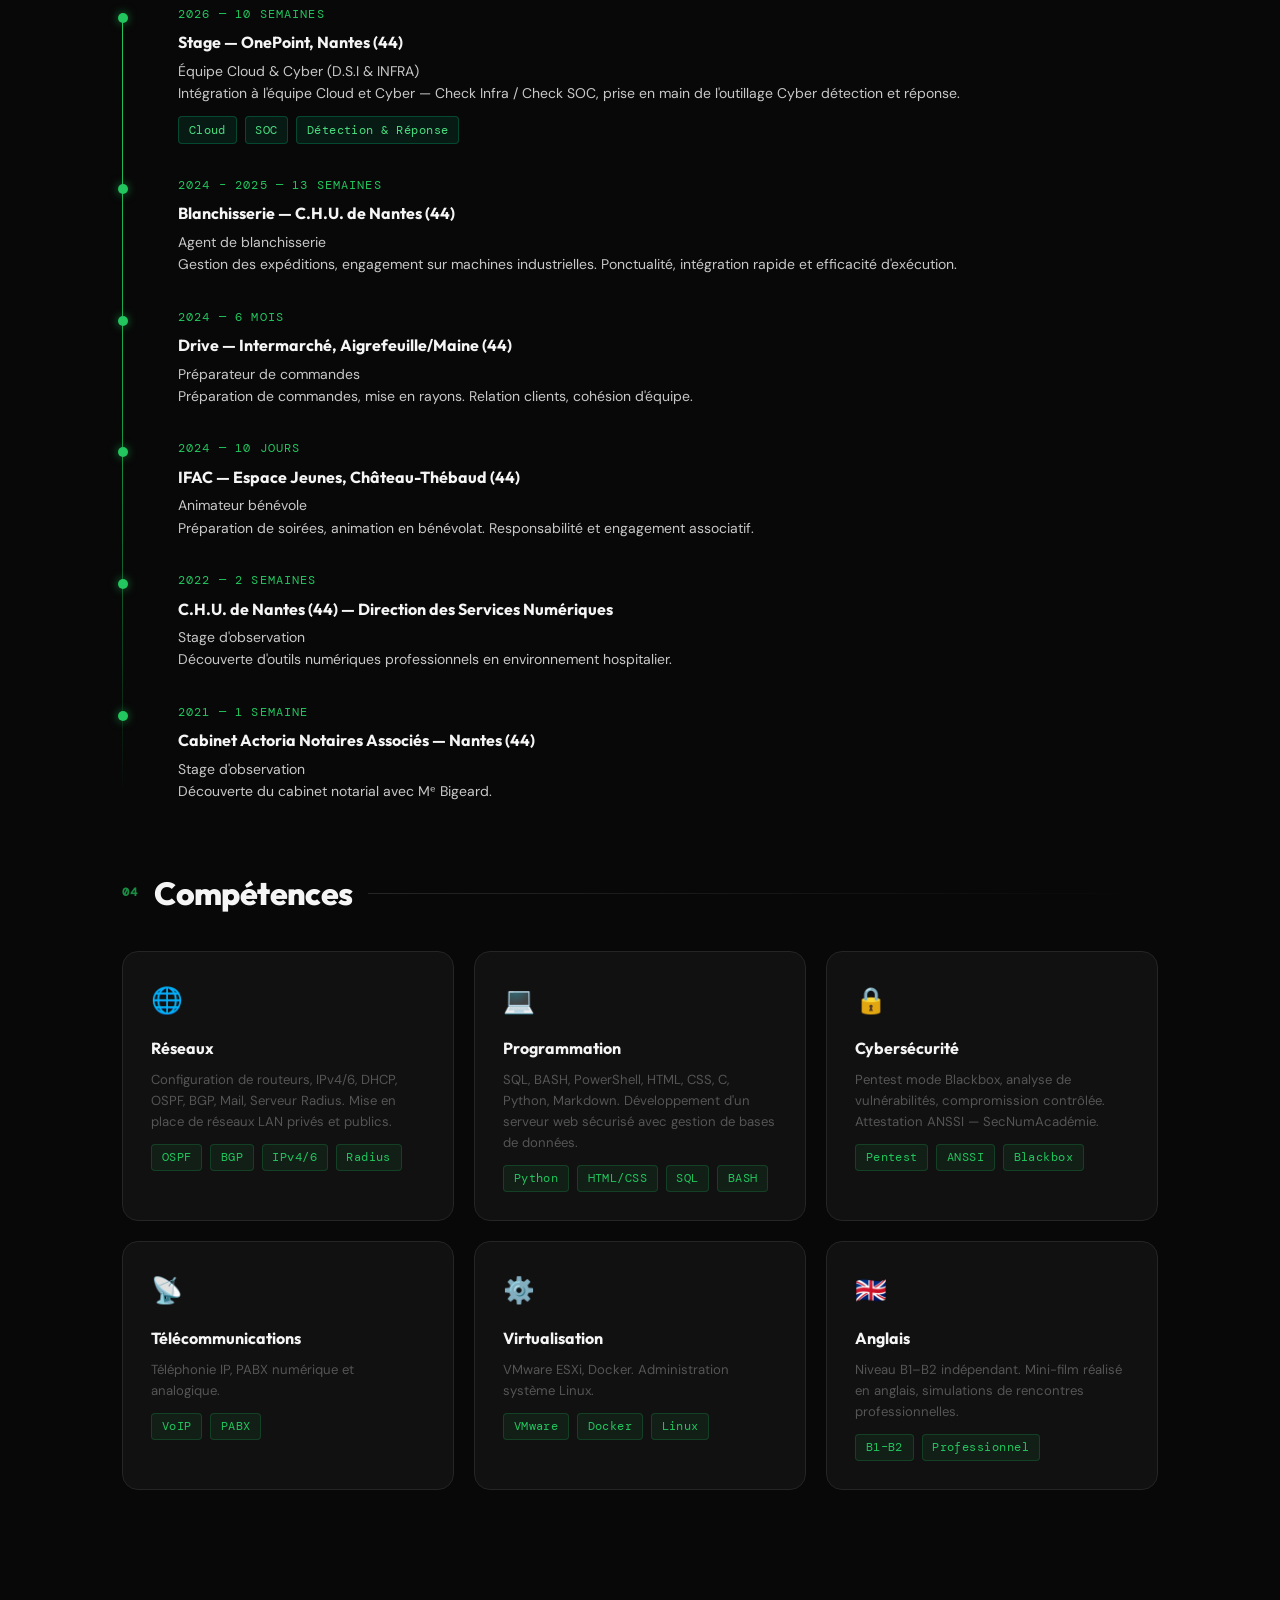
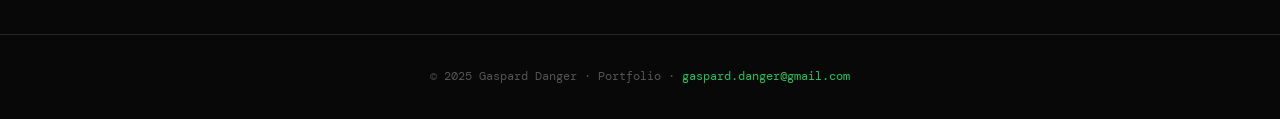
==== commit 46f7fbb7: "Update index.html" ====
--- a/index.html
+++ b/index.html
@@ -107,7 +107,7 @@
       <div class="timeline">
         <div class="timeline-item">
           <div class="timeline-date">2024 – 2026</div>
-          <div class="timeline-title">CUPGE + BUT Réseaux &amp; Télécoms — Parcours Cybersécurité</div>
+          <div class="timeline-title">CUPGE parcours Cybersécurité + BUT Réseaux &amp; Télécoms</div>
           <div class="timeline-desc">ENSSAT &amp; IUT de Lannion (22)</div>
           <div class="timeline-desc">
             Classe préparatoire aux Grandes Écoles intégrée. Formation en réseaux,
@@ -141,9 +141,9 @@
       <div class="timeline">
 
         <div class="timeline-item">
-          <div class="timeline-date">2026 — 10 semaines (à venir dès avril)</div>
-          <div class="timeline-title">Stage (à venir dès avril) — OnePoint, Nantes (44)</div>
-          <div class="timeline-desc">Équipe Cloud &amp; Cyber</div>
+          <div class="timeline-date">2026 — 10 semaines</div>
+          <div class="timeline-title">Stage — OnePoint, Nantes (44)</div>
+          <div class="timeline-desc">Équipe Cloud &amp; Cyber (D.S.I & INFRA) </div>
           <div class="timeline-desc">
             Intégration à l'équipe Cloud et Cyber — Check Infra / Check SOC, prise en main
             de l'outillage Cyber détection et réponse.
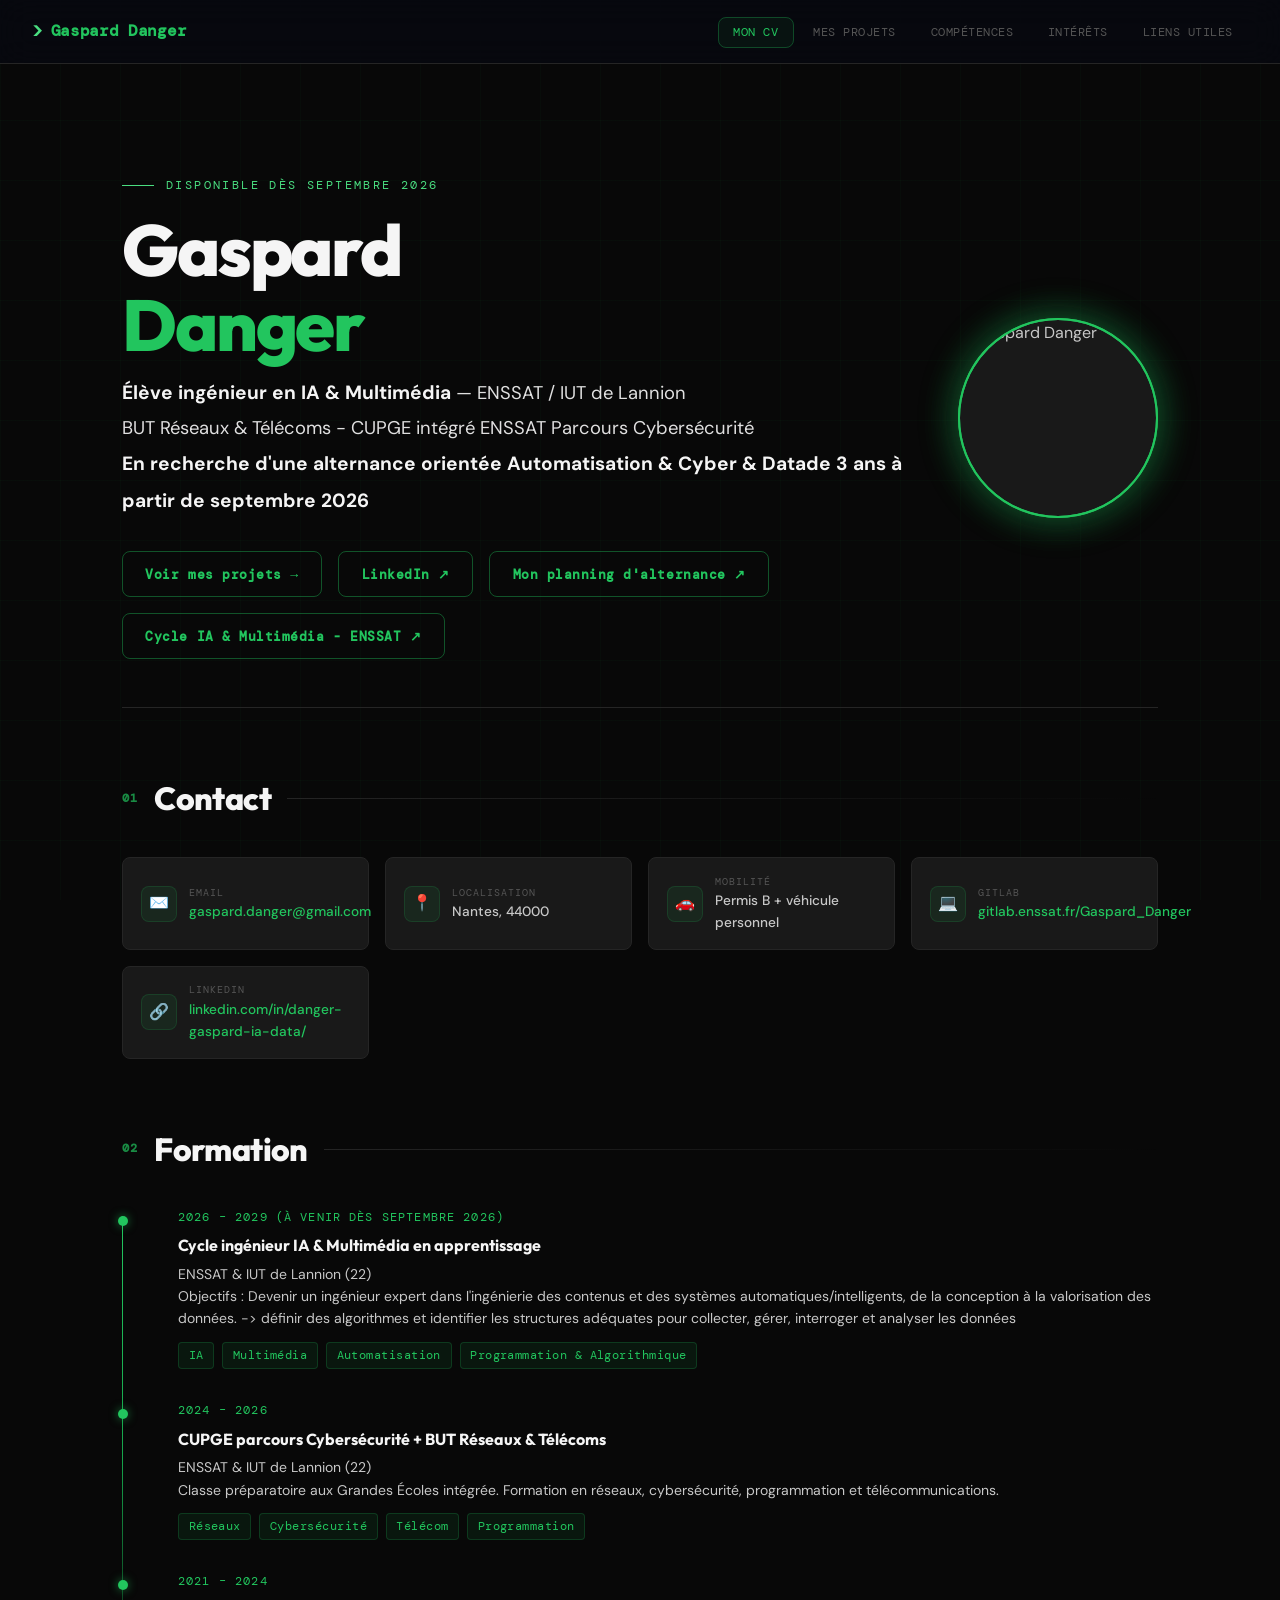
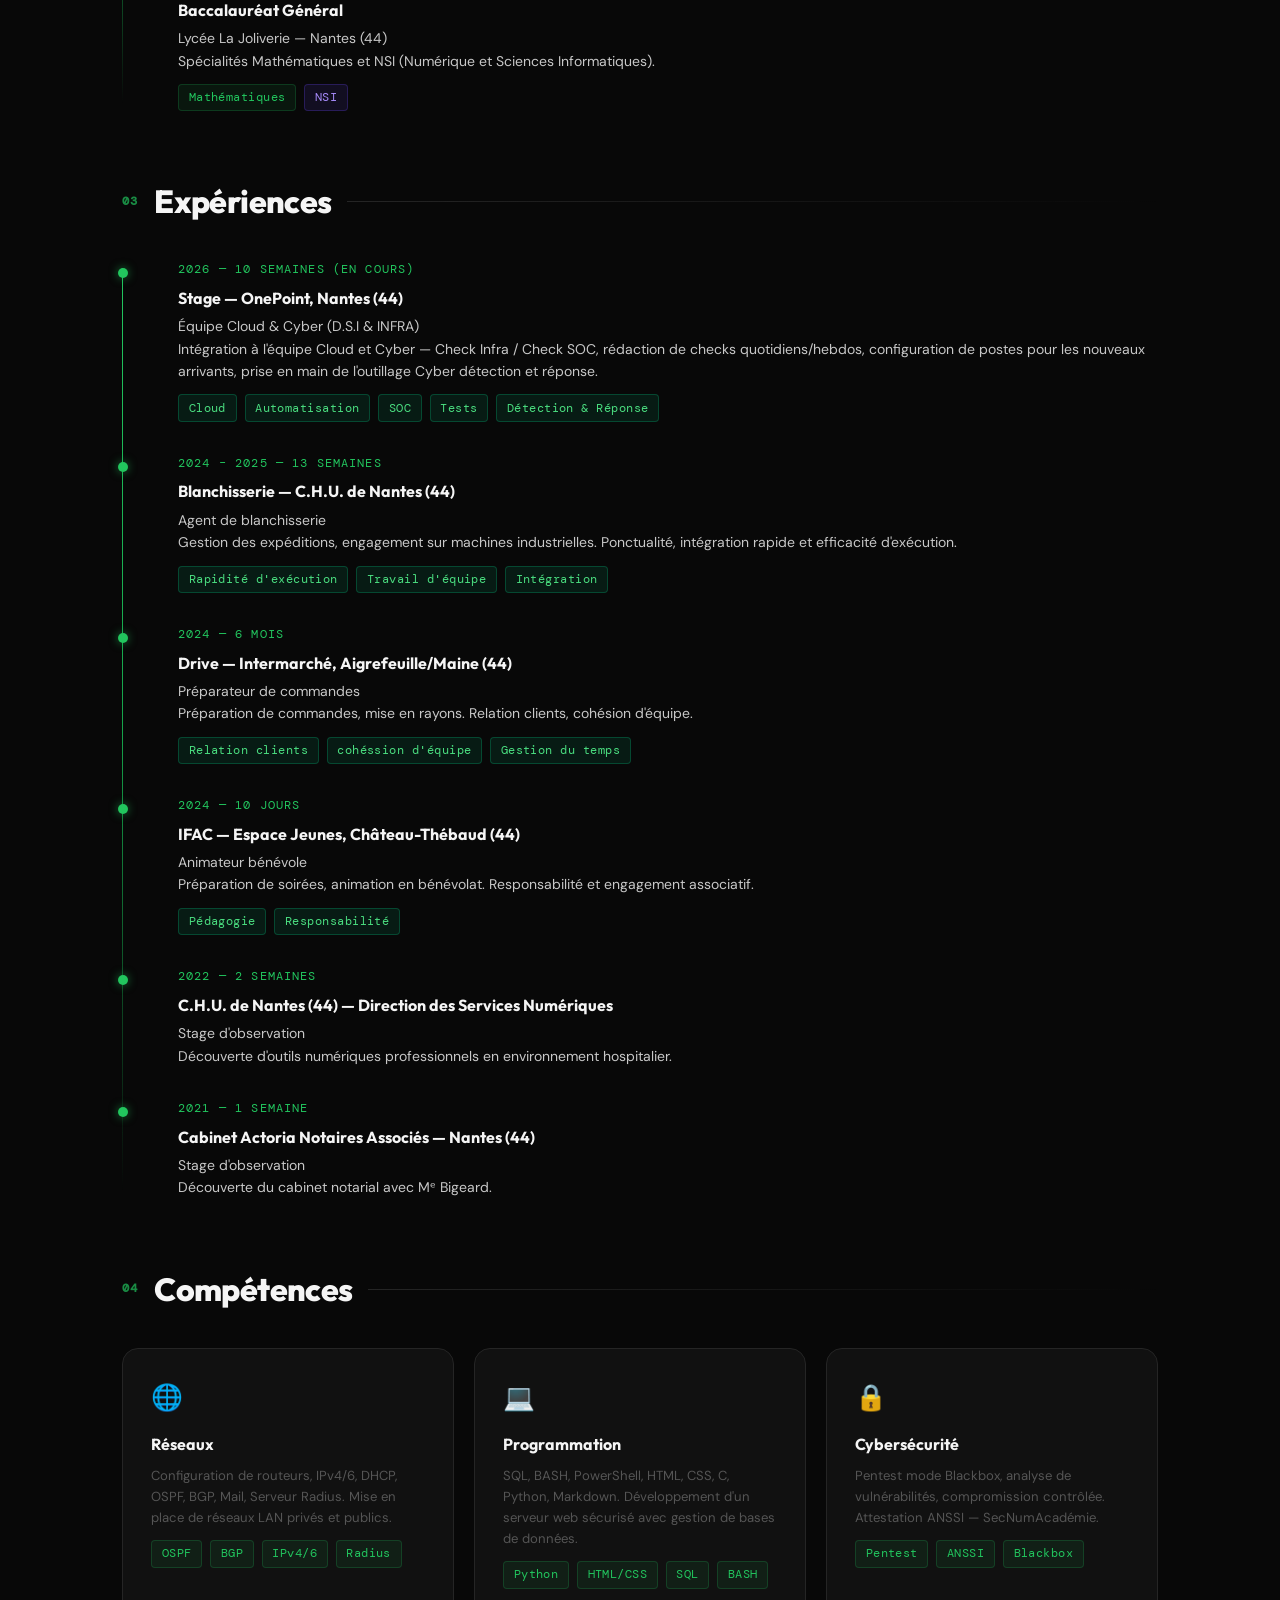
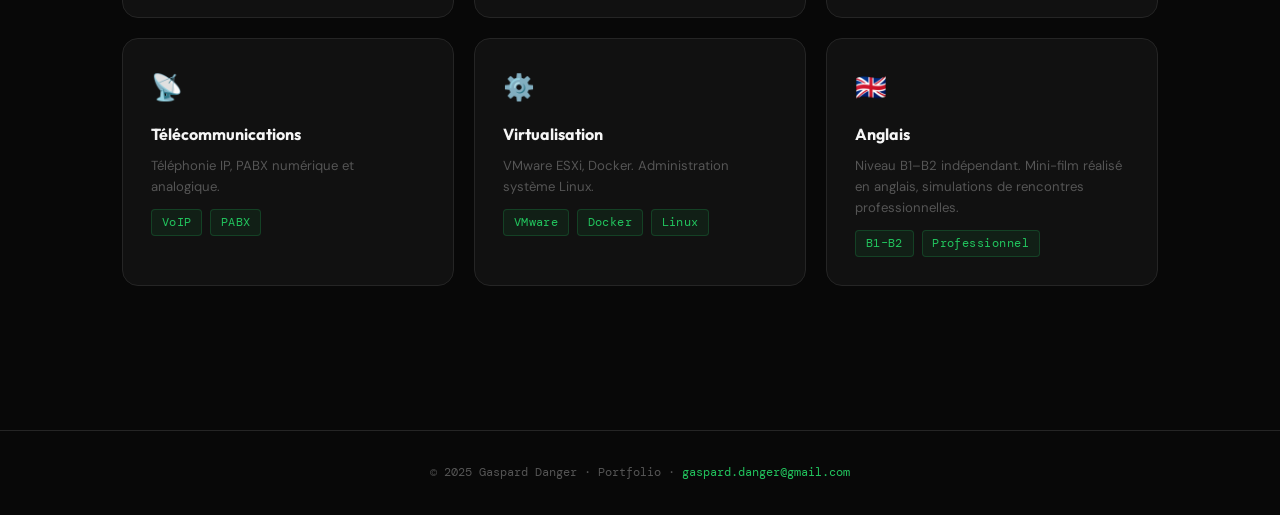
==== commit 4e68d231: "Update index.html" ====
--- a/index.html
+++ b/index.html
@@ -37,7 +37,7 @@
         <p class="hero-subtitle">
           <strong>Élève ingénieur en IA & Multimédia</strong> <span style="color:#e0e0e0;">— ENSSAT / IUT de Lannion</span><br>
           <span style="color:#e0e0e0;">BUT Réseaux &amp; Télécoms - CUPGE intégré ENSSAT Parcours Cybersécurité</span><br>
-          <strong>En recherche d'une alternance orientée Cyber & Data - IA de 3 ans à partir de septembre 2026</strong>
+          <strong>En recherche d'une alternance orientée Automatisation & Cyber & Datade 3 ans à partir de septembre 2026</strong>
         </p>
         <div class="hero-actions">
           <a href="projets.html" class="btn btn-outline">
@@ -49,10 +49,13 @@
           <a href="images/planning.png" target="_blank" class="btn btn-outline">
             Mon planning d'alternance ↗
           </a>
+          <a href="https://www.enssat.fr/fr_FR/formations/ingenieur-informatique-par-apprentissage" target="_blank" class="btn btn-outline">
+            Cycle IA & Multimédia - ENSSAT ↗
+          </a>
         </div>
       </div>
       <div class="hero-avatar-placeholder">
-        <img src="images/pdp.jpeg" alt="Gaspard Danger" class="hero-avatar">
+        <img src="images/pdpbien.jpeg" alt="Gaspard Danger" class="hero-avatar">
       </div>
     </section>
 
@@ -106,6 +109,22 @@
       <h2 class="section-title"><span class="section-num">02</span>Formation</h2>
       <div class="timeline">
         <div class="timeline-item">
+          <div class="timeline-date">2026 – 2029 (à venir dès septembre 2026)</div>
+          <div class="timeline-title">Cycle ingénieur IA &amp; Multimédia en apprentissage</div>
+          <div class="timeline-desc">ENSSAT &amp; IUT de Lannion (22)</div>
+          <div class="timeline-desc">
+            Objectifs :
+            Devenir un ingénieur expert dans l'ingénierie des contenus et des systèmes automatiques/intelligents, de la conception à la valorisation des données.
+            -> définir des algorithmes et identifier les structures adéquates pour collecter, gérer, interroger et analyser les données
+          </div>
+          <div class="tag-group">
+            <span class="tag">IA</span>
+            <span class="tag">Multimédia</span>
+            <span class="tag">Automatisation</span>
+            <span class="tag">Programmation & Algorithmique</span>
+          </div>
+        </div>
+        <div class="timeline-item">
           <div class="timeline-date">2024 – 2026</div>
           <div class="timeline-title">CUPGE parcours Cybersécurité + BUT Réseaux &amp; Télécoms</div>
           <div class="timeline-desc">ENSSAT &amp; IUT de Lannion (22)</div>
@@ -141,16 +160,18 @@
       <div class="timeline">
 
         <div class="timeline-item">
-          <div class="timeline-date">2026 — 10 semaines</div>
+          <div class="timeline-date">2026 — 10 semaines (en cours)</div>
           <div class="timeline-title">Stage — OnePoint, Nantes (44)</div>
           <div class="timeline-desc">Équipe Cloud &amp; Cyber (D.S.I & INFRA) </div>
           <div class="timeline-desc">
-            Intégration à l'équipe Cloud et Cyber — Check Infra / Check SOC, prise en main
+            Intégration à l'équipe Cloud et Cyber — Check Infra / Check SOC, rédaction de checks quotidiens/hebdos, configuration de postes pour les nouveaux arrivants, prise en main
             de l'outillage Cyber détection et réponse.
           </div>
           <div class="tag-group">
             <span class="tag tag-green">Cloud</span>
+            <span class="tag tag-green">Automatisation</span>
             <span class="tag tag-green">SOC</span>
+            <span class="tag tag-green">Tests</span>
             <span class="tag tag-green">Détection &amp; Réponse</span>
           </div>
         </div>
@@ -163,6 +184,12 @@
             Gestion des expéditions, engagement sur machines industrielles.
             Ponctualité, intégration rapide et efficacité d'exécution.
           </div>
+            <div class="tag-group">
+            <span class="tag tag-green">Rapidité d'exécution</span>
+            <span class="tag tag-green">Travail d'équipe</span>
+            <span class="tag tag-green">Intégration</span>
+          </div>
+         
         </div>
 
         <div class="timeline-item">
@@ -173,6 +200,11 @@
             Préparation de commandes, mise en rayons.
             Relation clients, cohésion d'équipe.
           </div>
+            <div class="tag-group">
+            <span class="tag tag-green">Relation clients</span>
+            <span class="tag tag-green">cohéssion d'équipe</span>
+            <span class="tag tag-green">Gestion du temps</span>
+          </div>
         </div>
 
         <div class="timeline-item">
@@ -182,6 +214,10 @@
           <div class="timeline-desc">
             Préparation de soirées, animation en bénévolat.
             Responsabilité et engagement associatif.
+          </div>
+            <div class="tag-group">
+            <span class="tag tag-green">Pédagogie</span>
+            <span class="tag tag-green">Responsabilité</span>
           </div>
         </div>
 
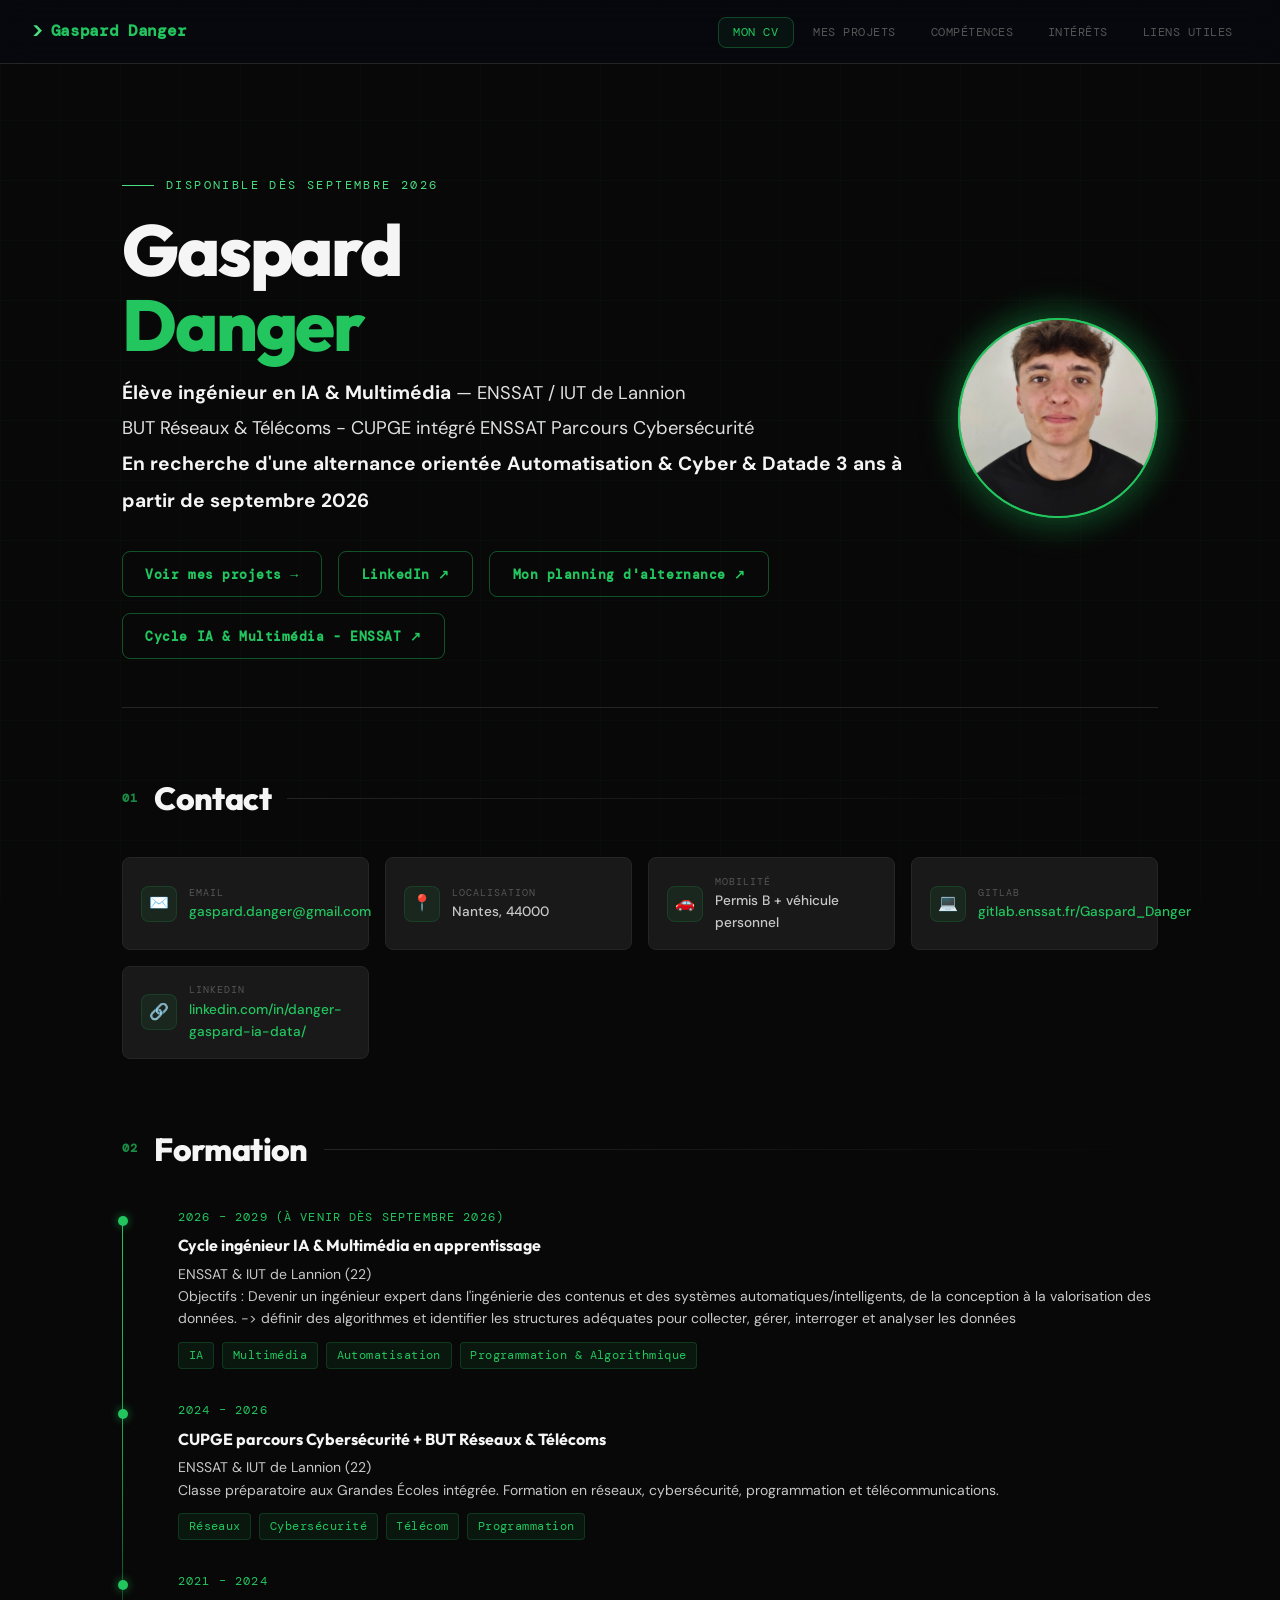
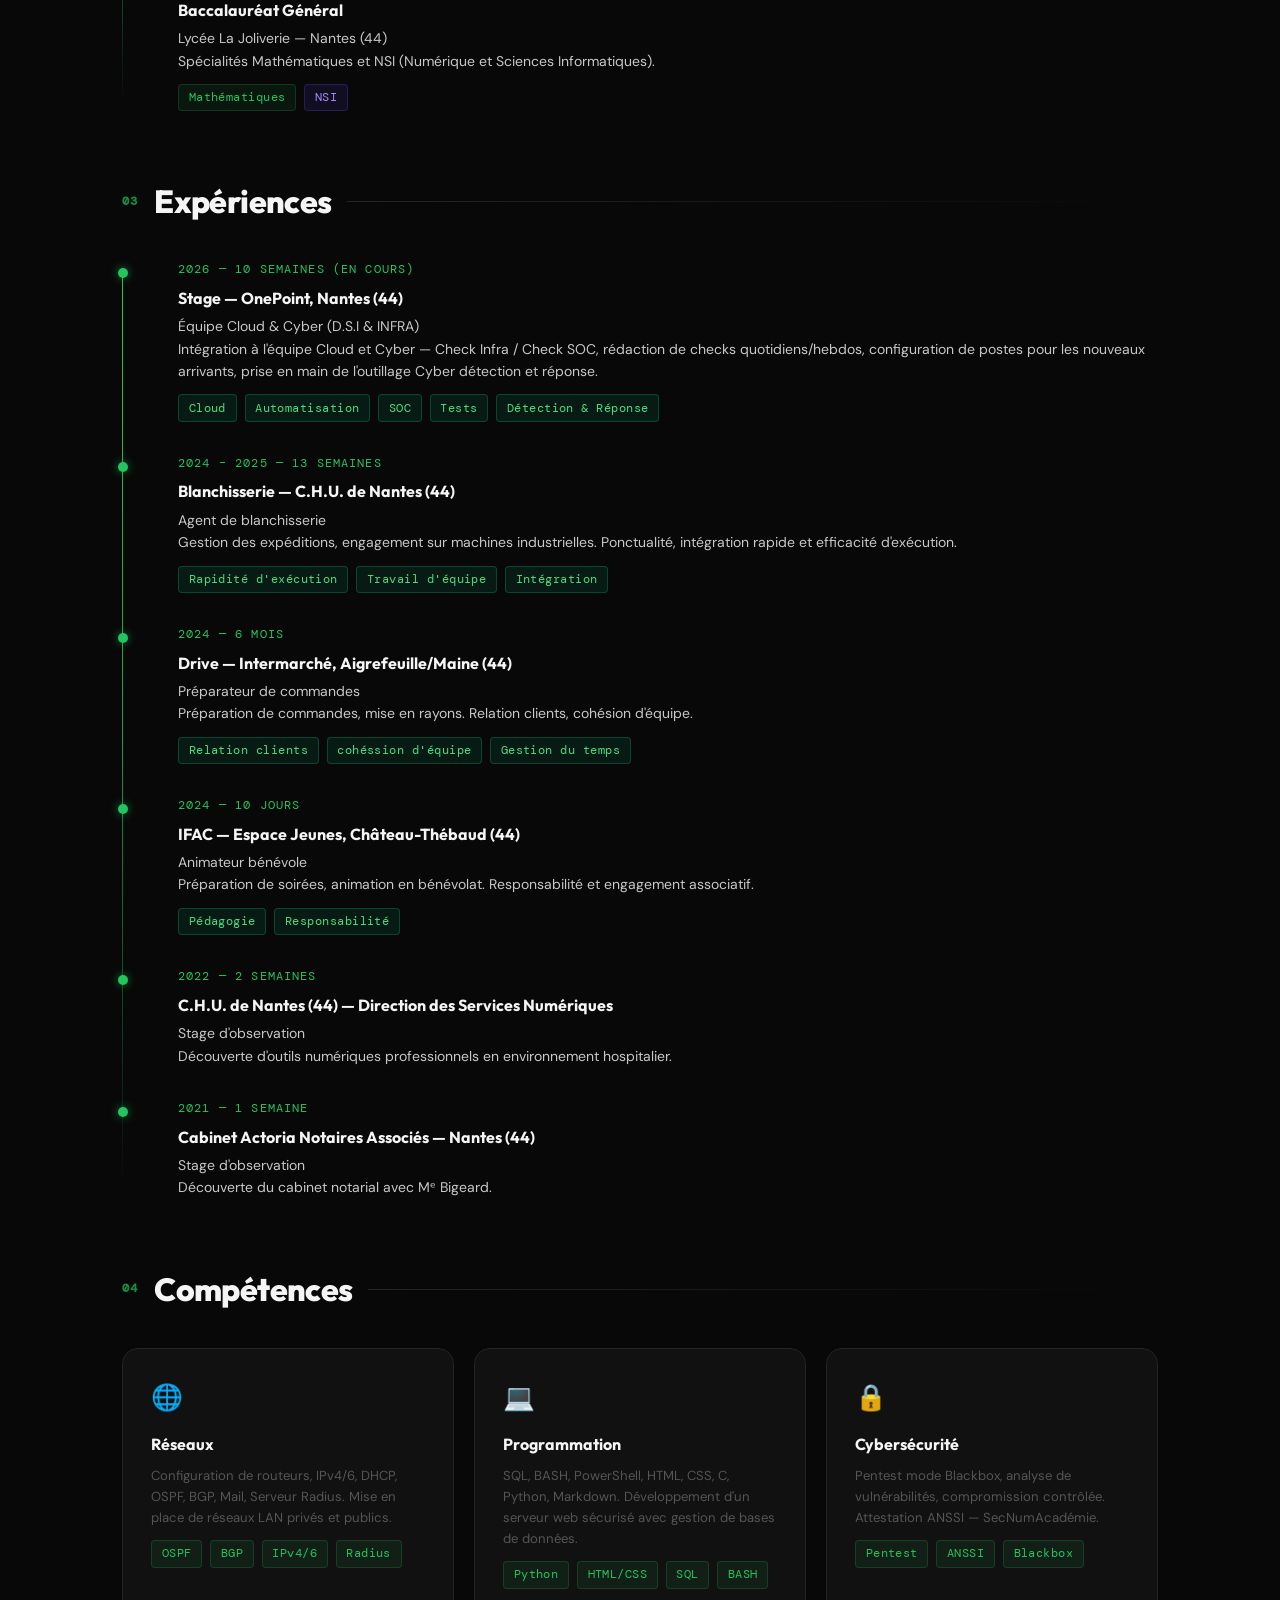
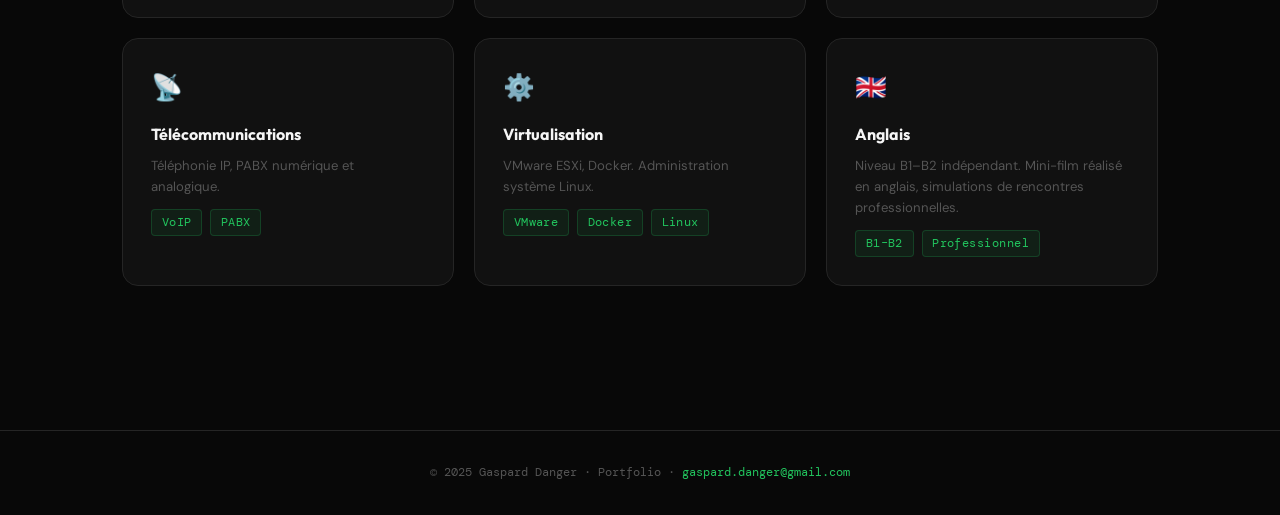
==== commit 77851d7b: "Update index.html" ====
--- a/index.html
+++ b/index.html
@@ -55,7 +55,7 @@
         </div>
       </div>
       <div class="hero-avatar-placeholder">
-        <img src="images/pdpbien.jpeg" alt="Gaspard Danger" class="hero-avatar">
+        <img src="images/pdpbien.jpg" alt="Gaspard Danger" class="hero-avatar">
       </div>
     </section>
 
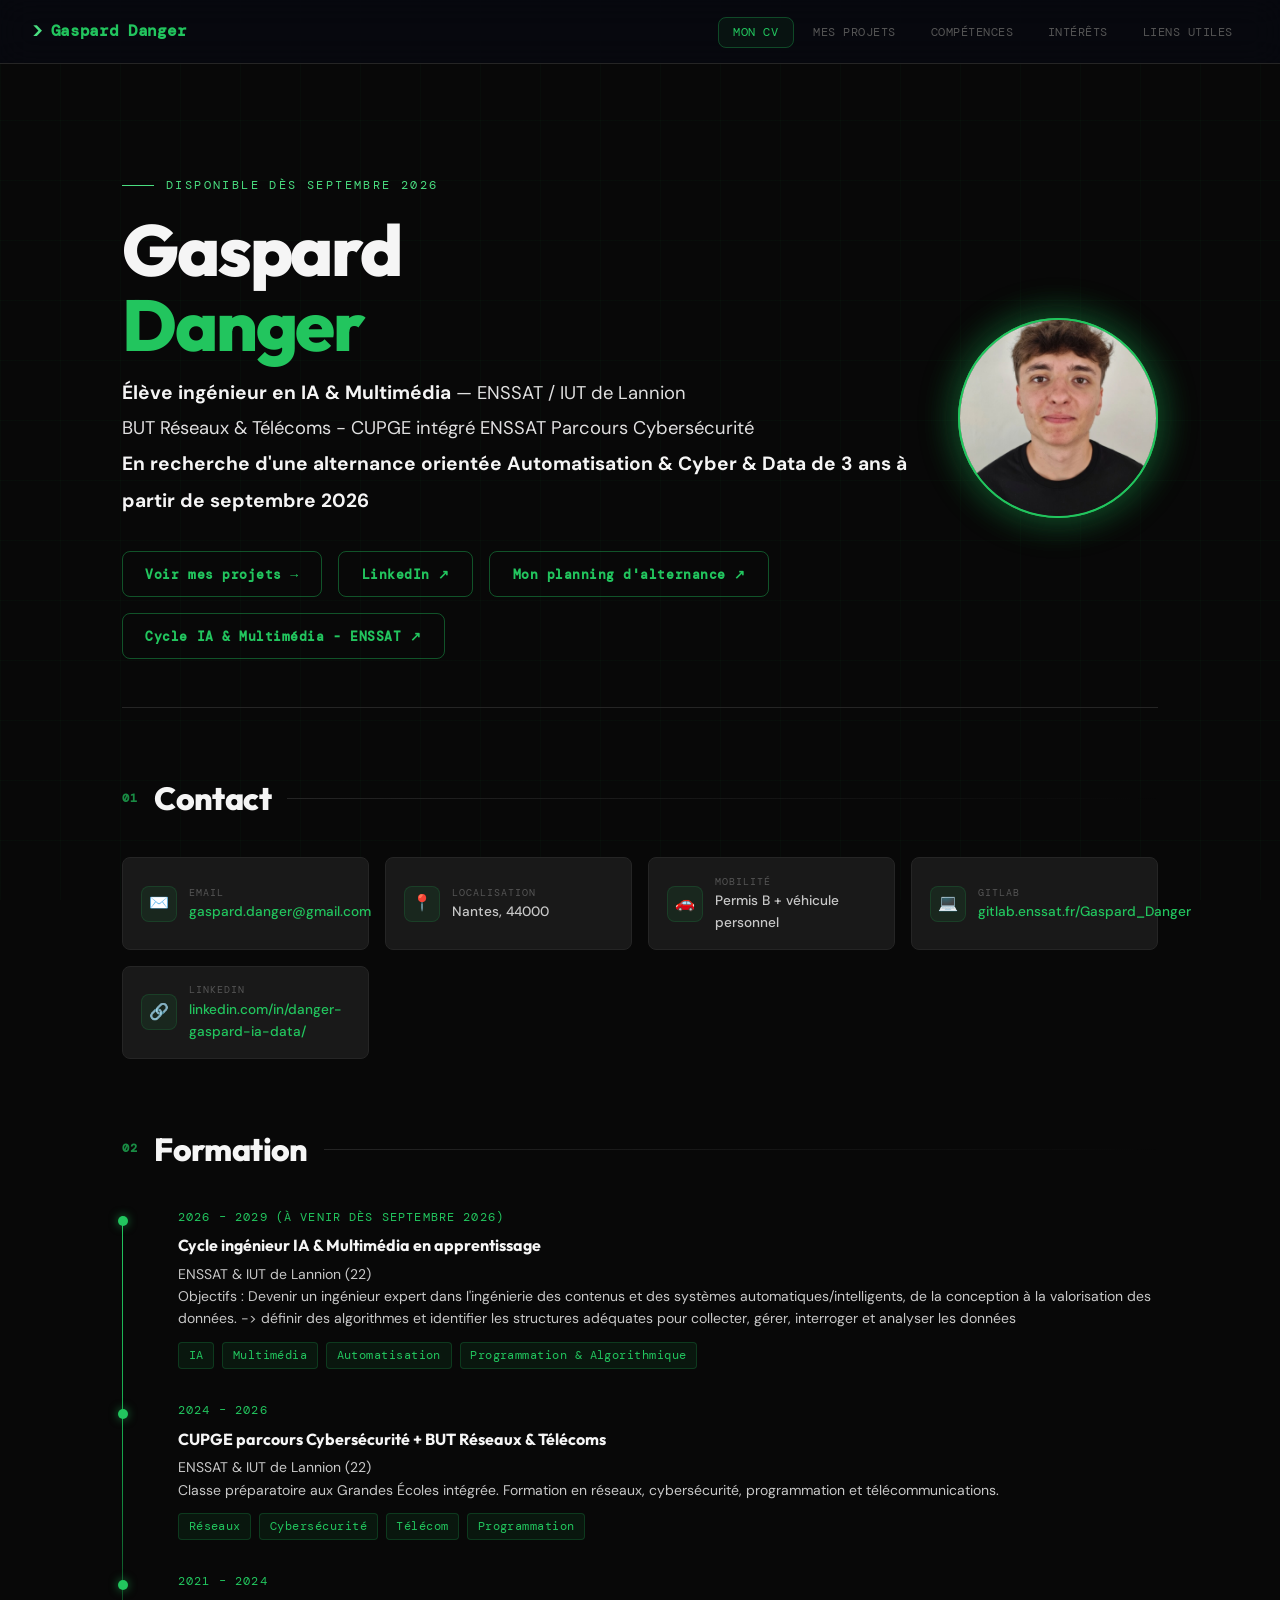
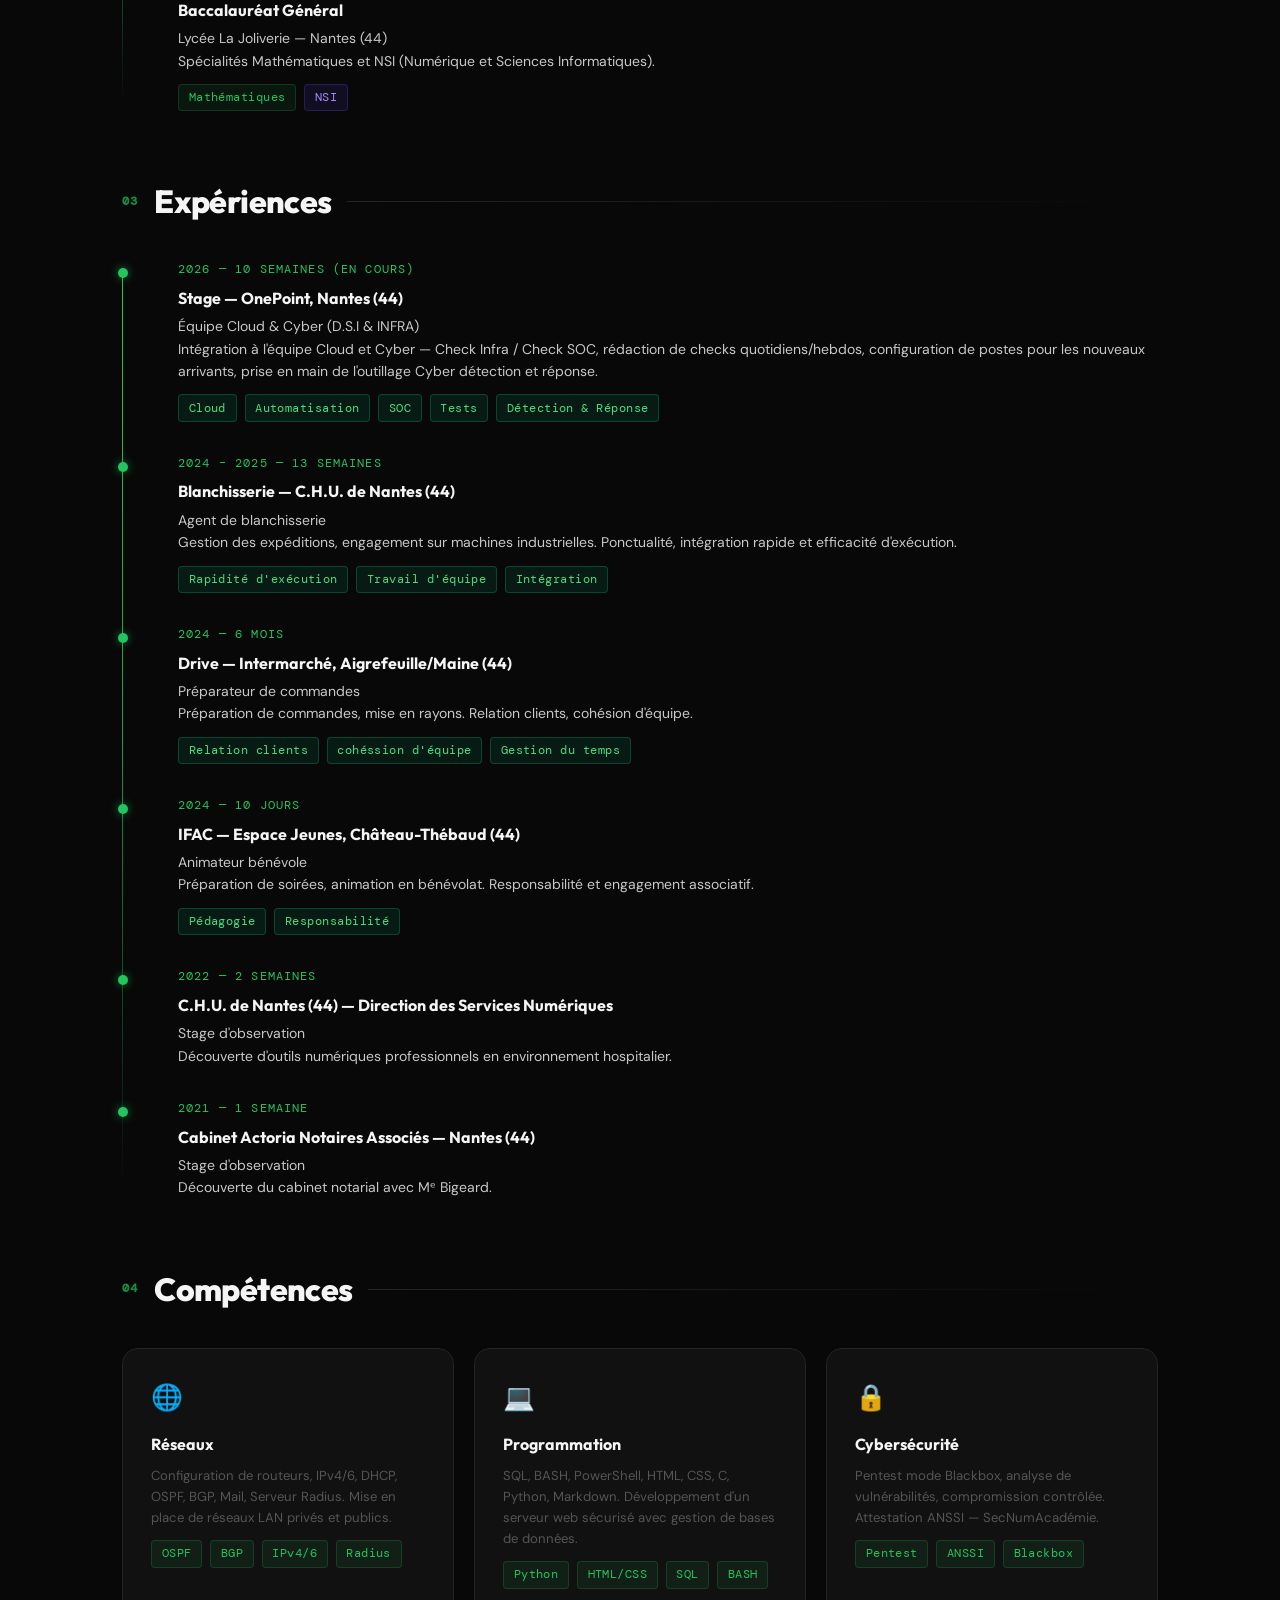
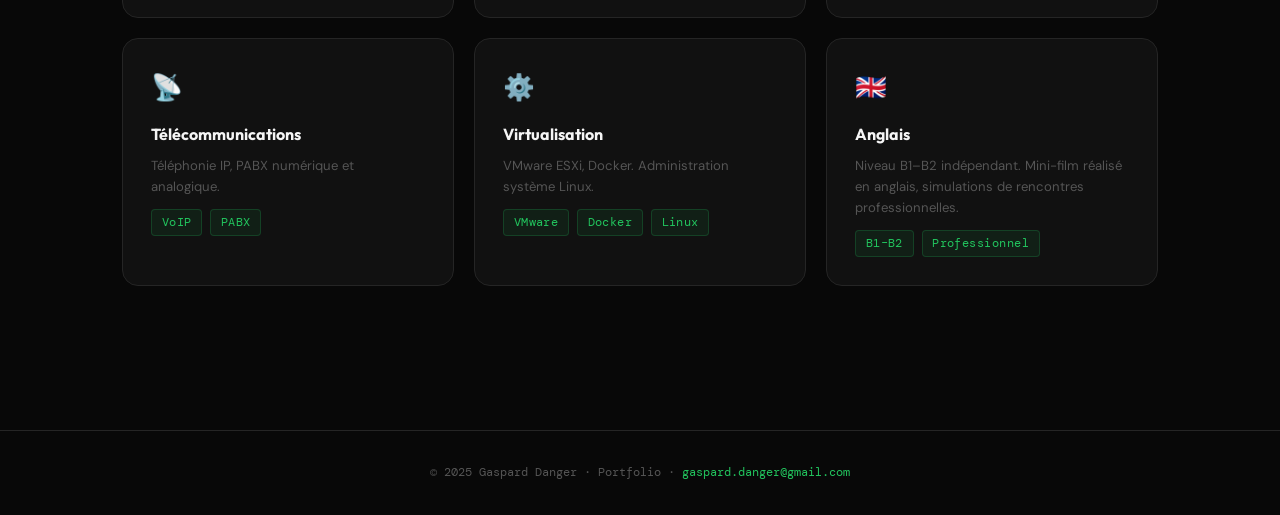
==== commit 98153272: "Update index.html" ====
--- a/index.html
+++ b/index.html
@@ -37,7 +37,7 @@
         <p class="hero-subtitle">
           <strong>Élève ingénieur en IA & Multimédia</strong> <span style="color:#e0e0e0;">— ENSSAT / IUT de Lannion</span><br>
           <span style="color:#e0e0e0;">BUT Réseaux &amp; Télécoms - CUPGE intégré ENSSAT Parcours Cybersécurité</span><br>
-          <strong>En recherche d'une alternance orientée Automatisation & Cyber & Datade 3 ans à partir de septembre 2026</strong>
+          <strong>En recherche d'une alternance orientée Automatisation & Cyber & Data de 3 ans à partir de septembre 2026</strong>
         </p>
         <div class="hero-actions">
           <a href="projets.html" class="btn btn-outline">
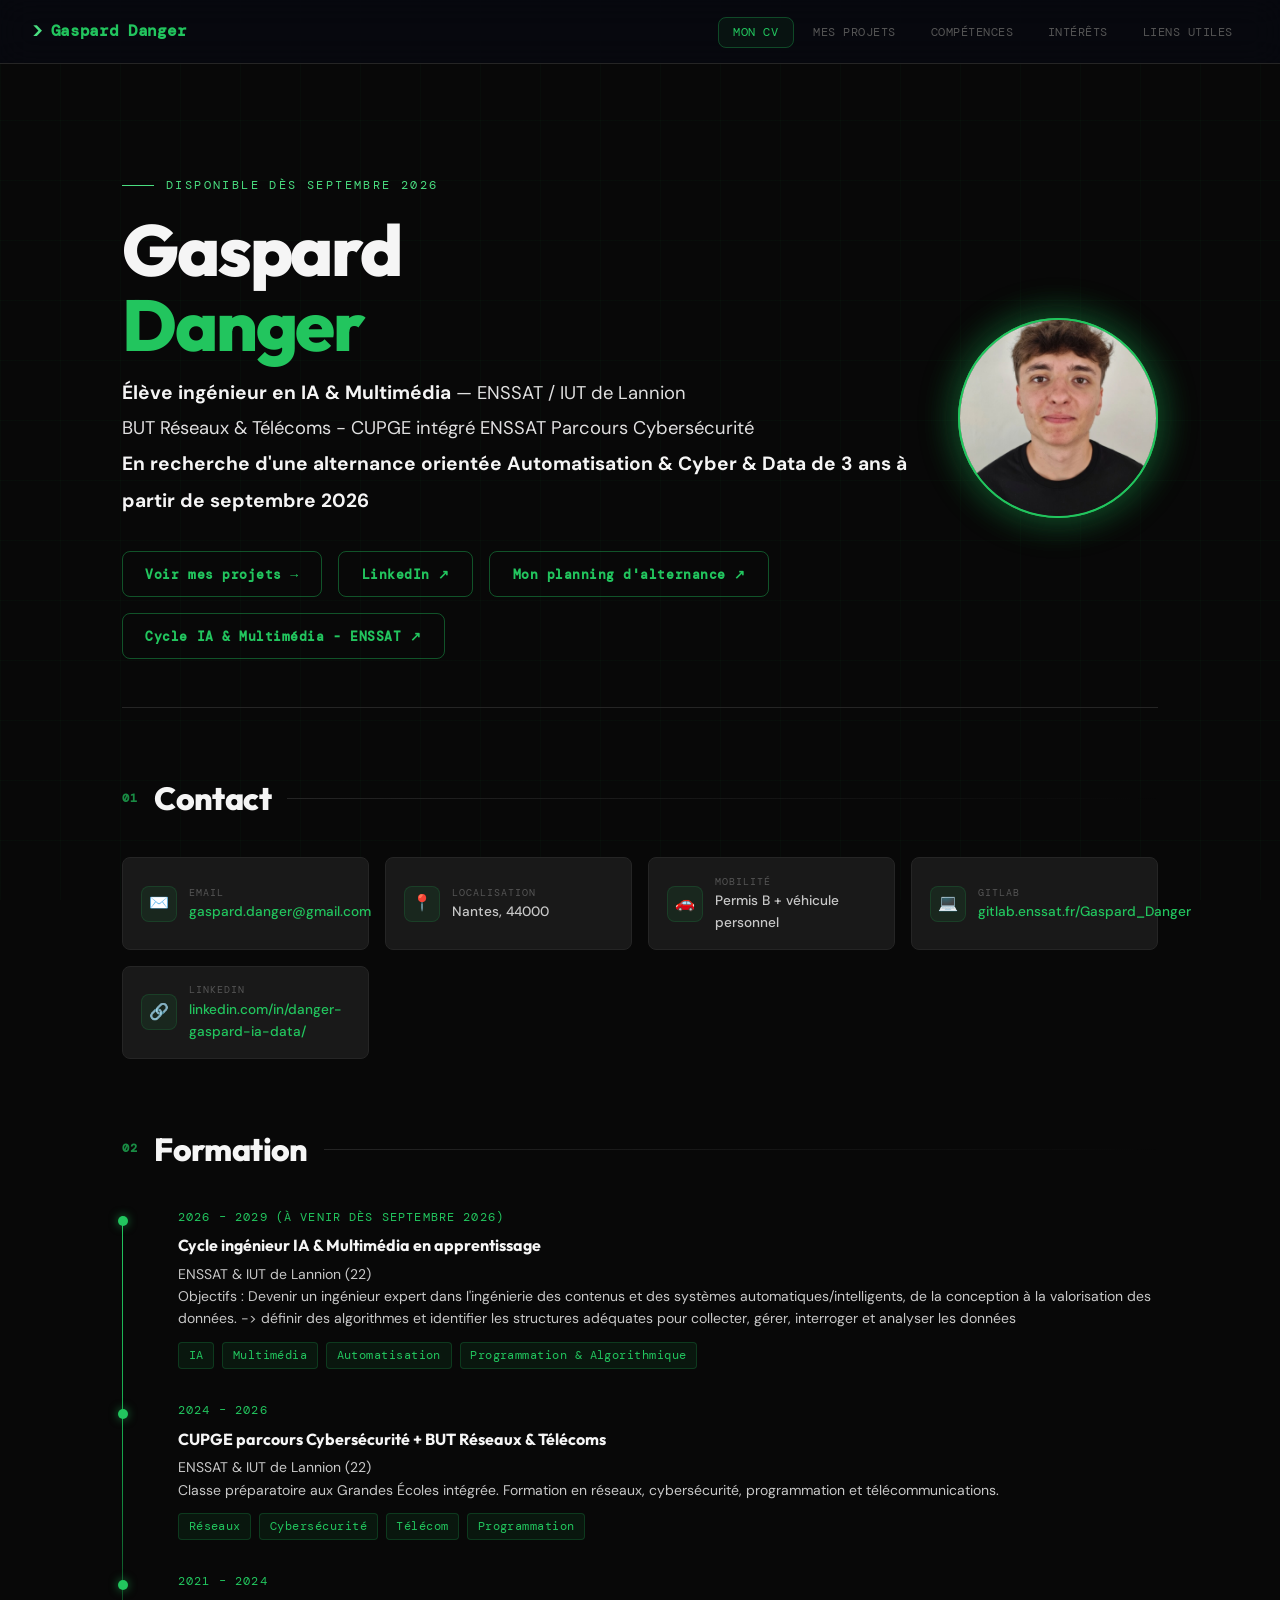
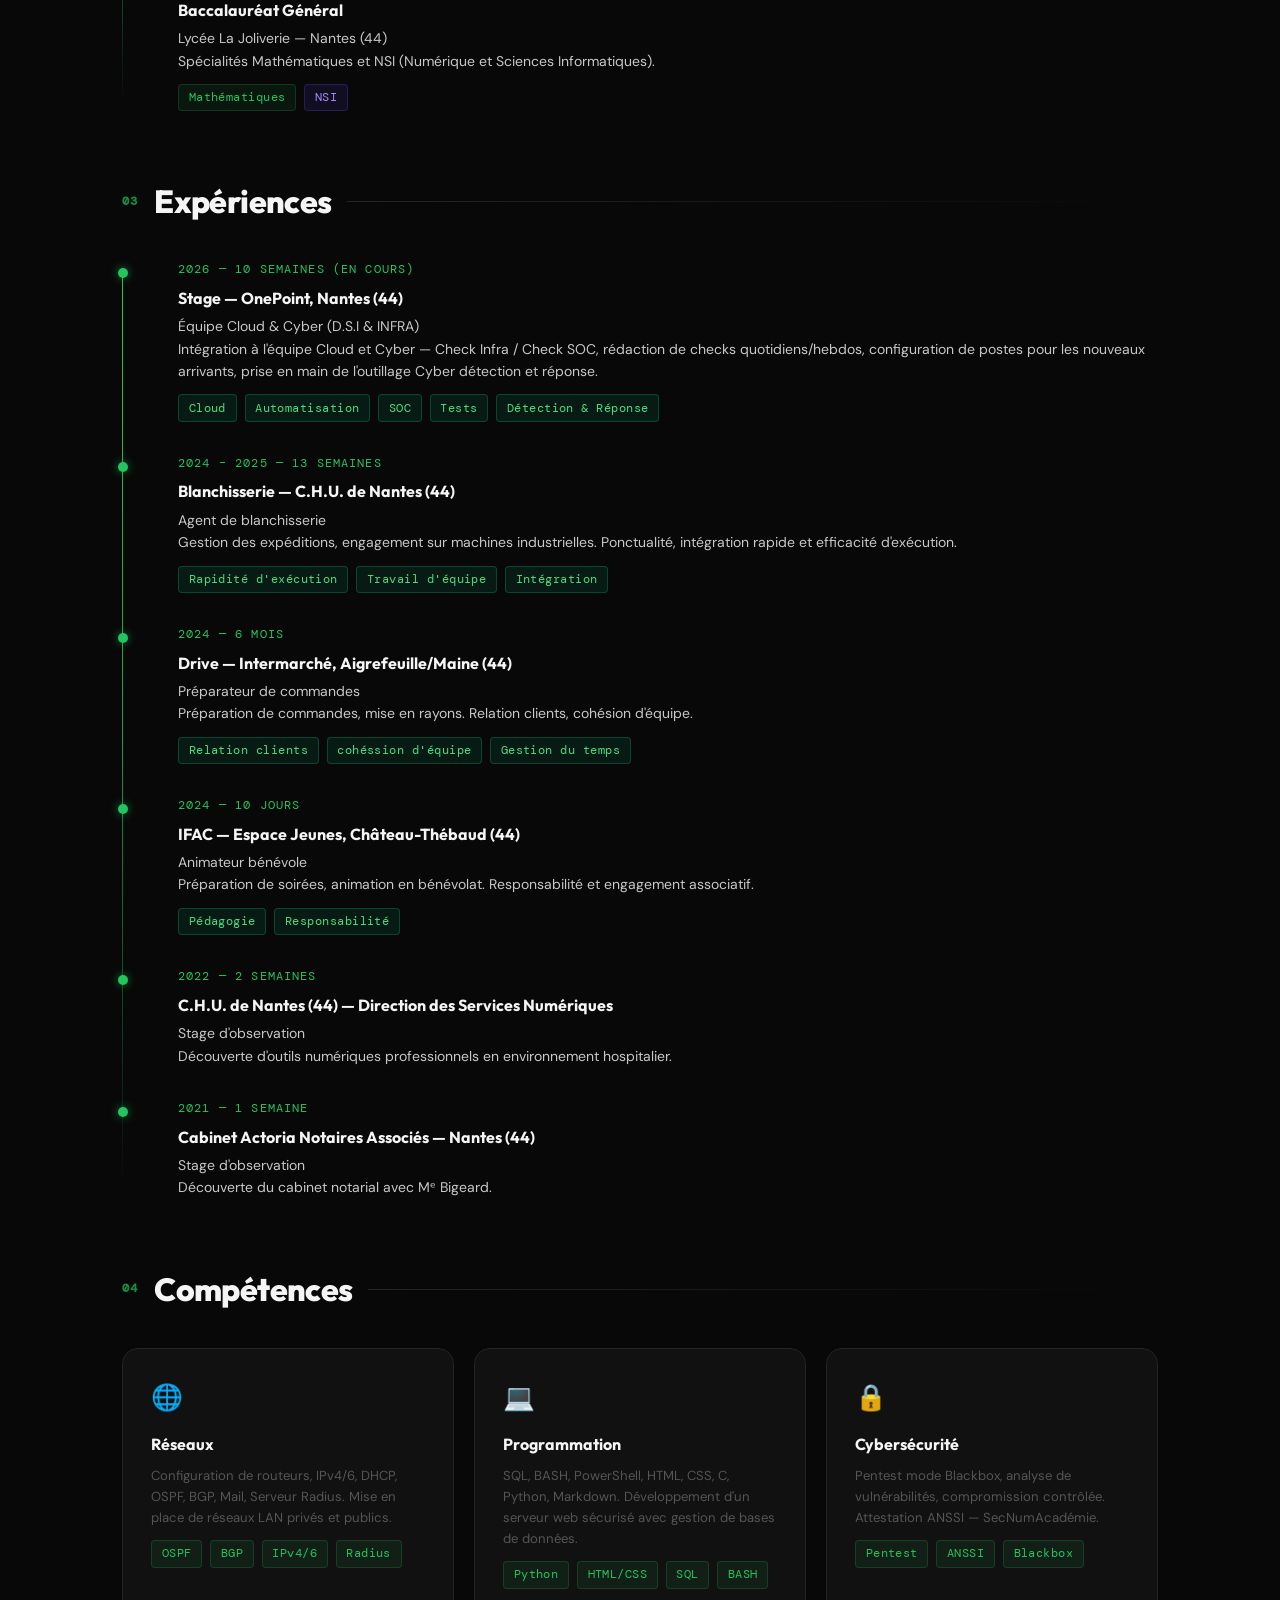
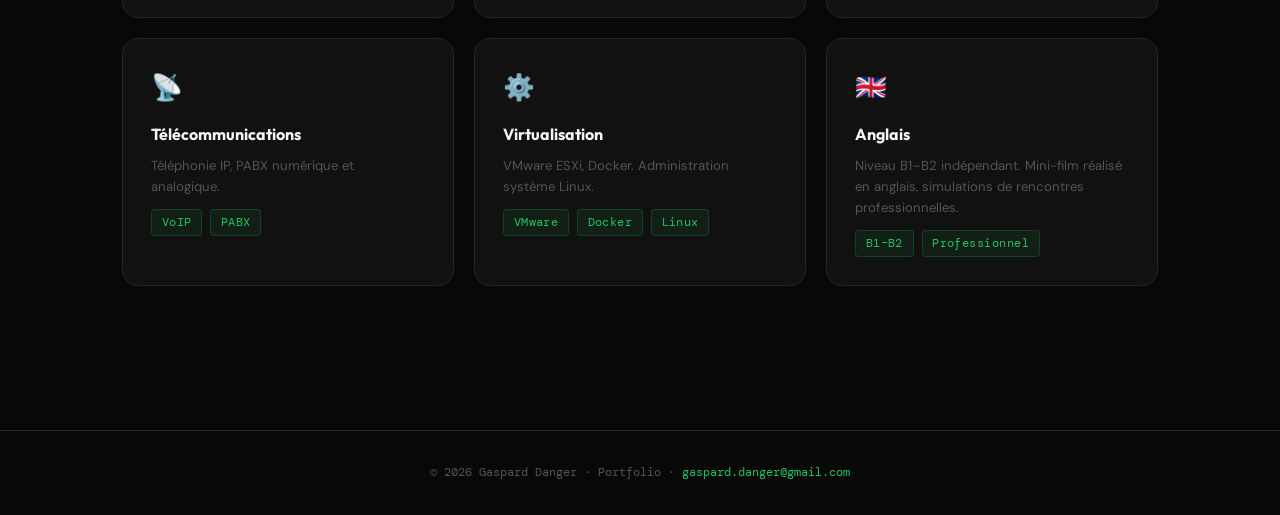
==== commit 266706ed: "Update index.html" ====
--- a/index.html
+++ b/index.html
@@ -323,7 +323,7 @@
   </main>
 
   <footer>
-    <p>© 2025 Gaspard Danger · Portfolio · <a href="mailto:gaspard.danger@gmail.com">gaspard.danger@gmail.com</a></p>
+    <p>© 2026 Gaspard Danger · Portfolio · <a href="mailto:gaspard.danger@gmail.com">gaspard.danger@gmail.com</a></p>
   </footer>
 
   <script src="nav.js"></script>
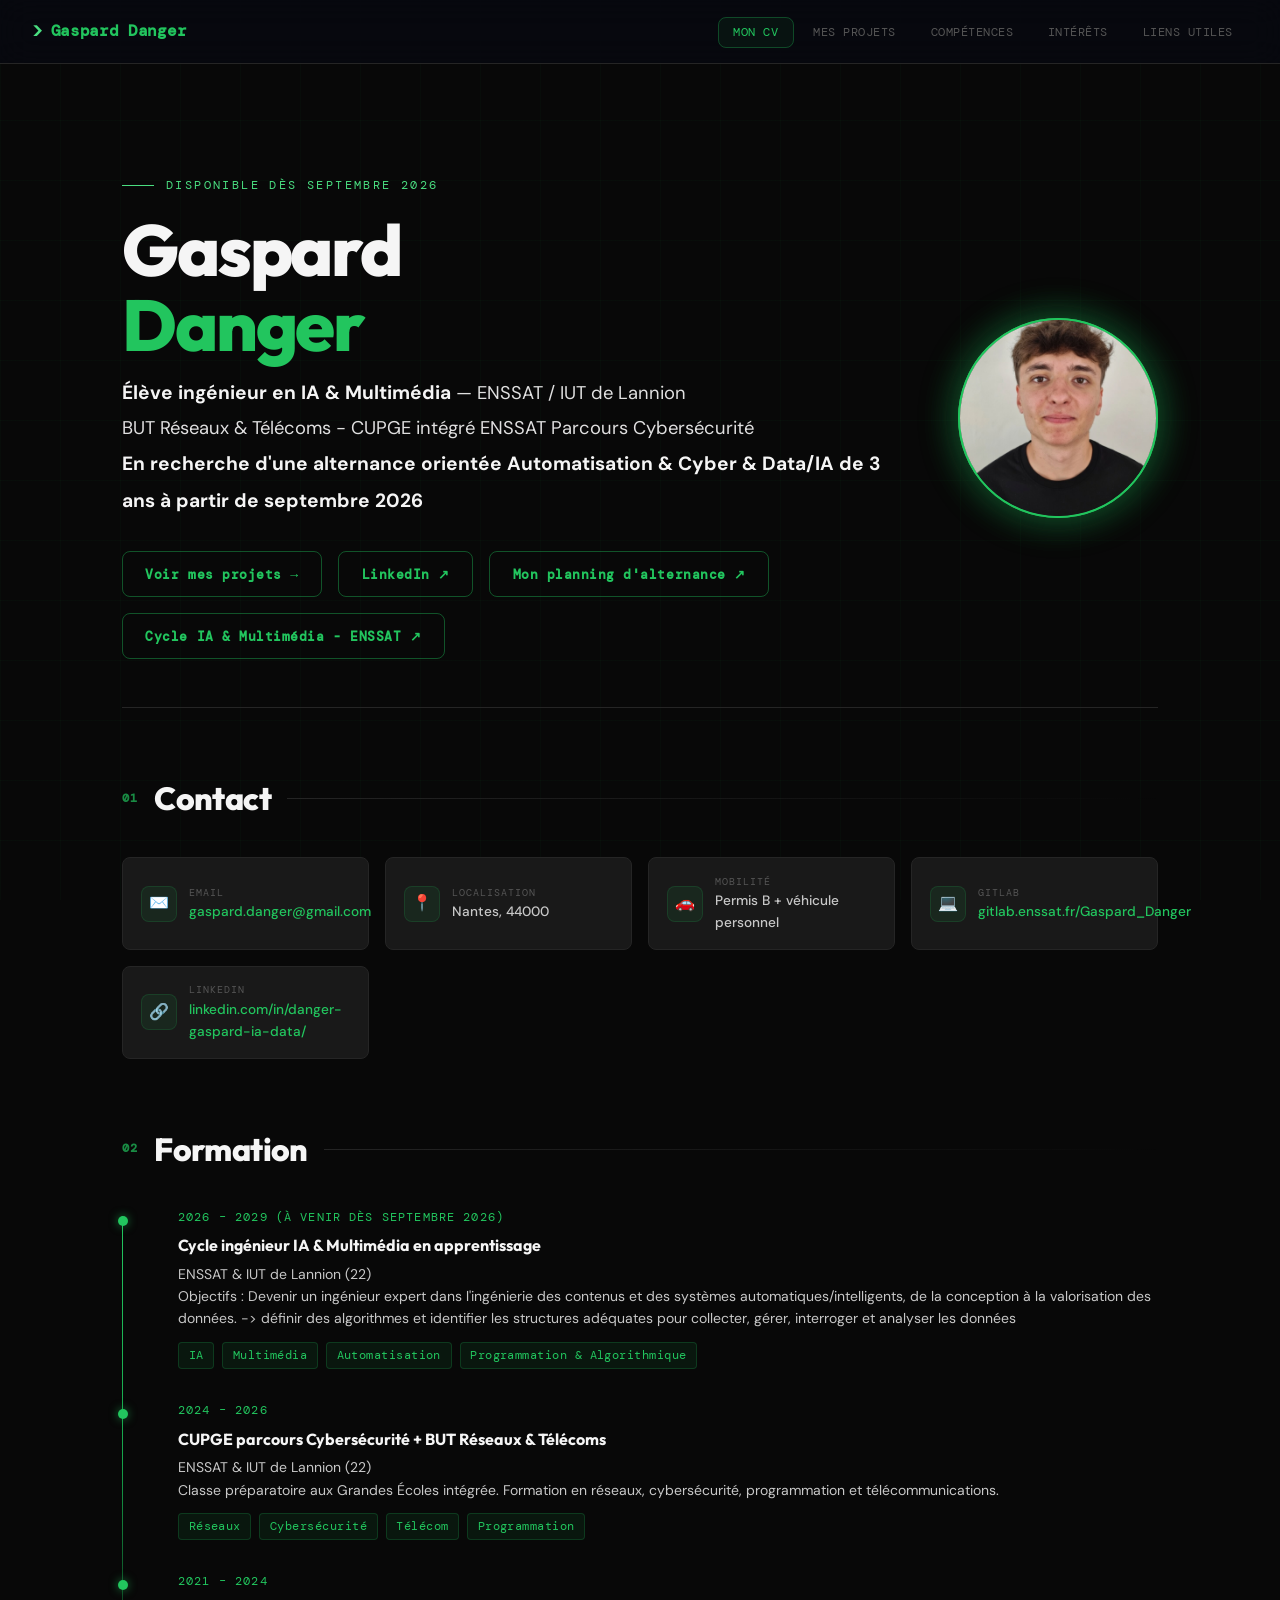
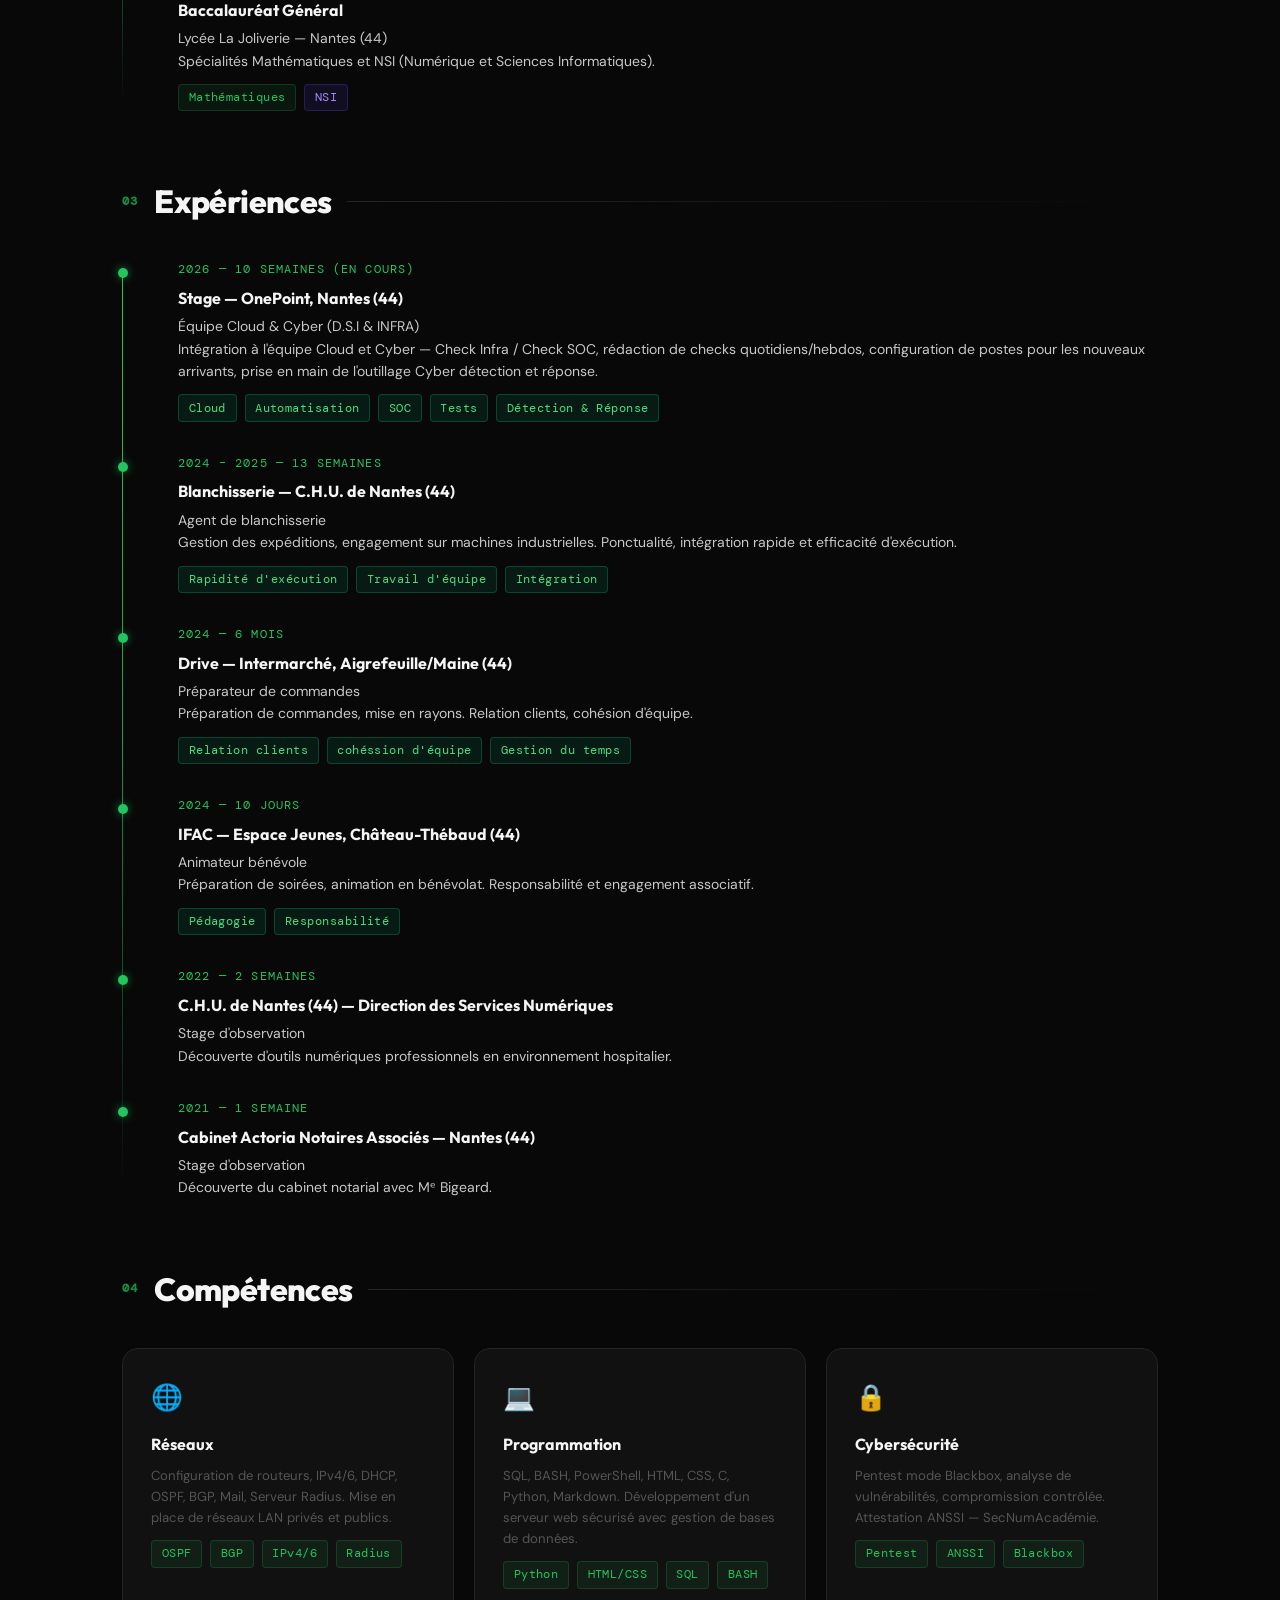
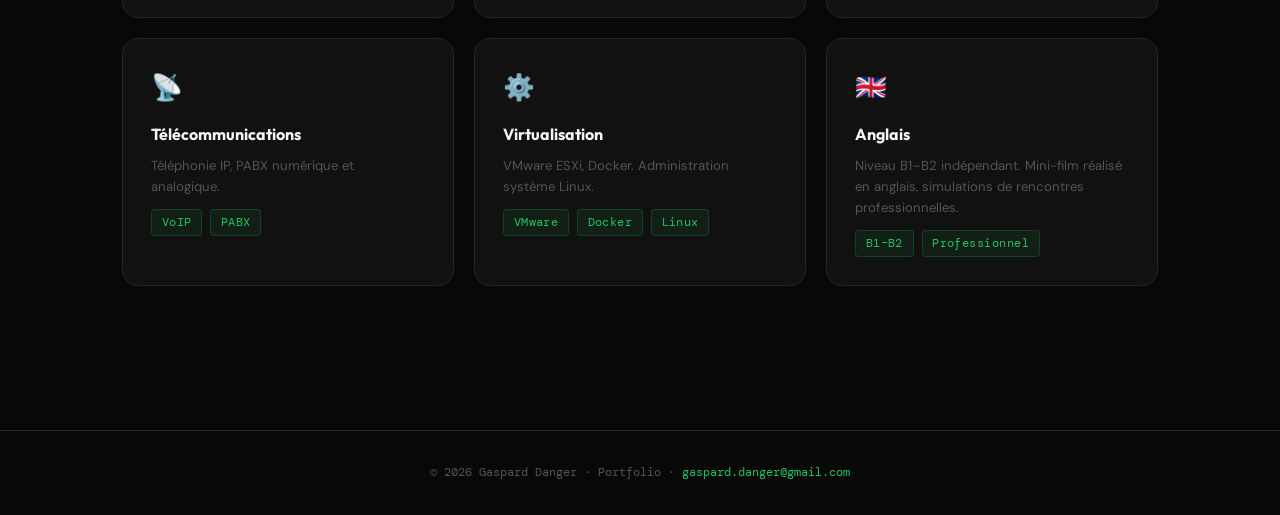
==== commit 5575e0f1: "Update index.html" ====
--- a/index.html
+++ b/index.html
@@ -37,7 +37,7 @@
         <p class="hero-subtitle">
           <strong>Élève ingénieur en IA & Multimédia</strong> <span style="color:#e0e0e0;">— ENSSAT / IUT de Lannion</span><br>
           <span style="color:#e0e0e0;">BUT Réseaux &amp; Télécoms - CUPGE intégré ENSSAT Parcours Cybersécurité</span><br>
-          <strong>En recherche d'une alternance orientée Automatisation & Cyber & Data de 3 ans à partir de septembre 2026</strong>
+          <strong>En recherche d'une alternance orientée Automatisation & Cyber & Data/IA de 3 ans à partir de septembre 2026</strong>
         </p>
         <div class="hero-actions">
           <a href="projets.html" class="btn btn-outline">
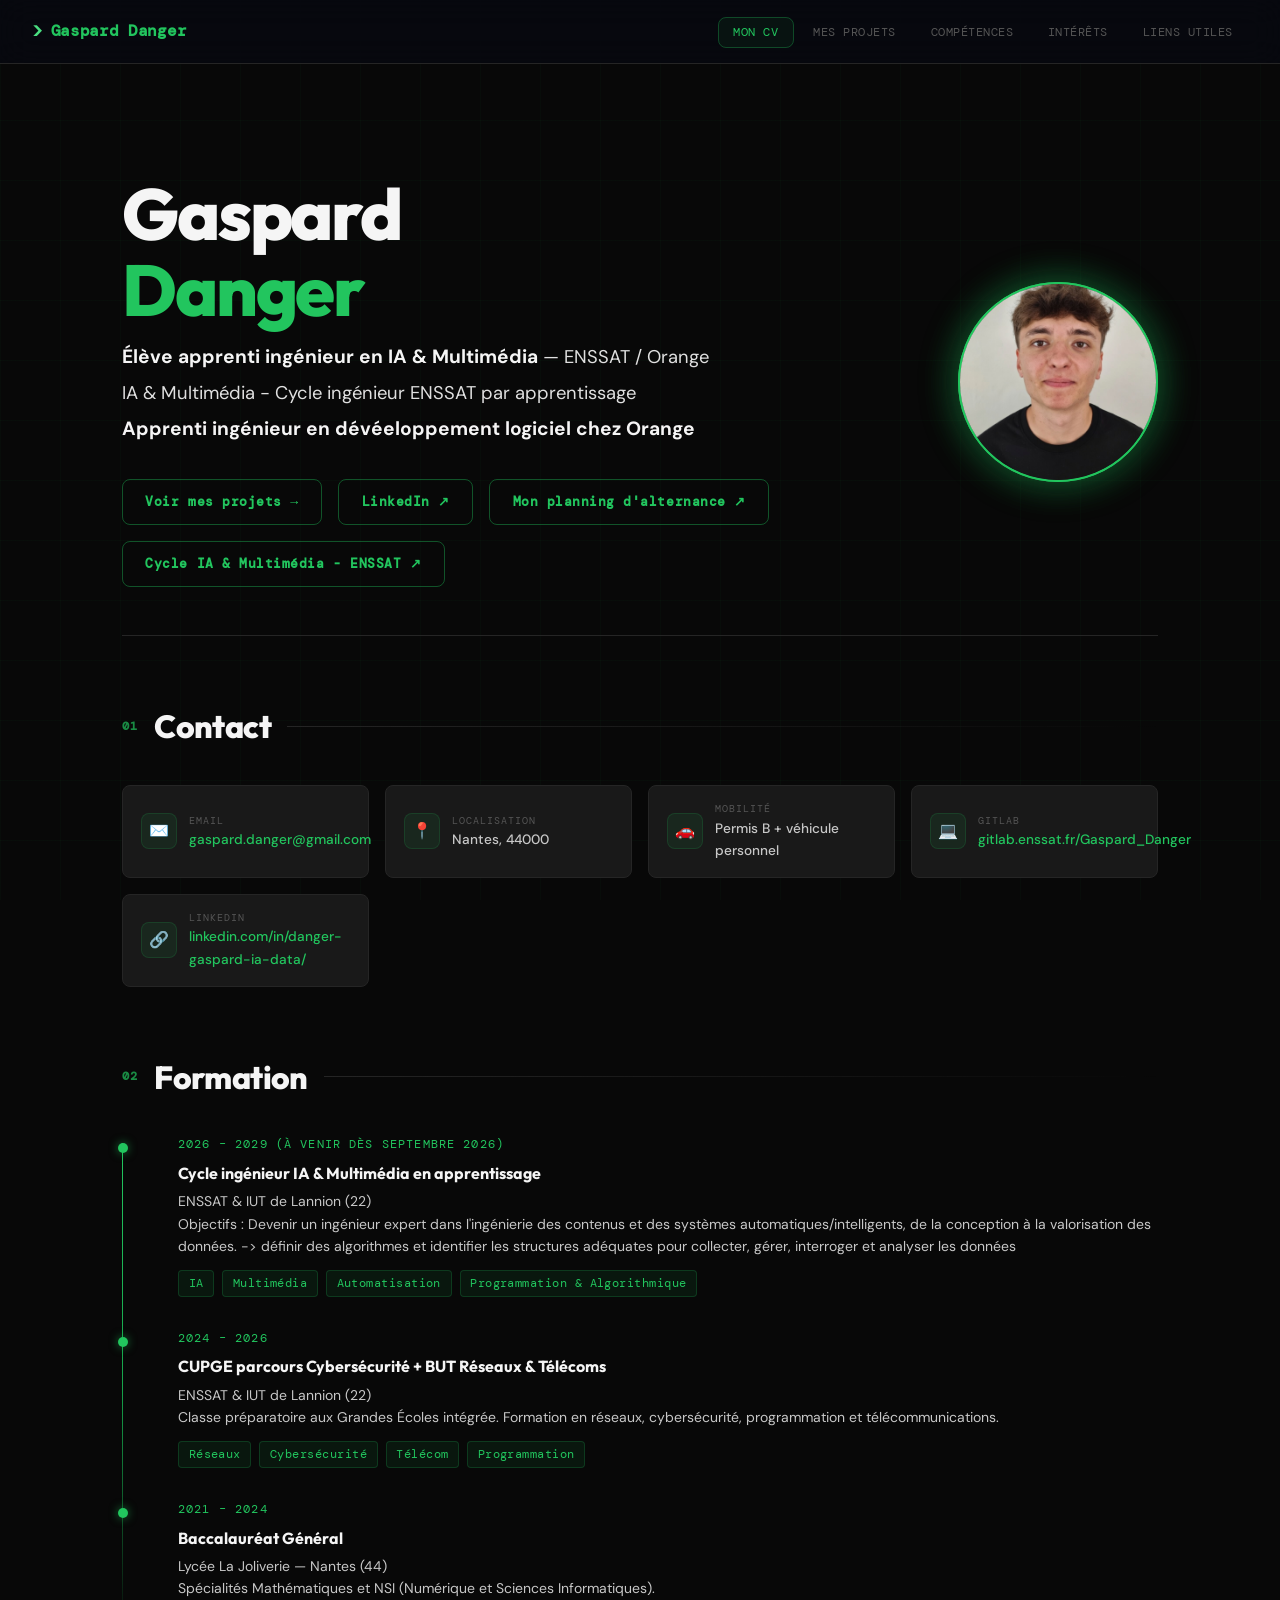
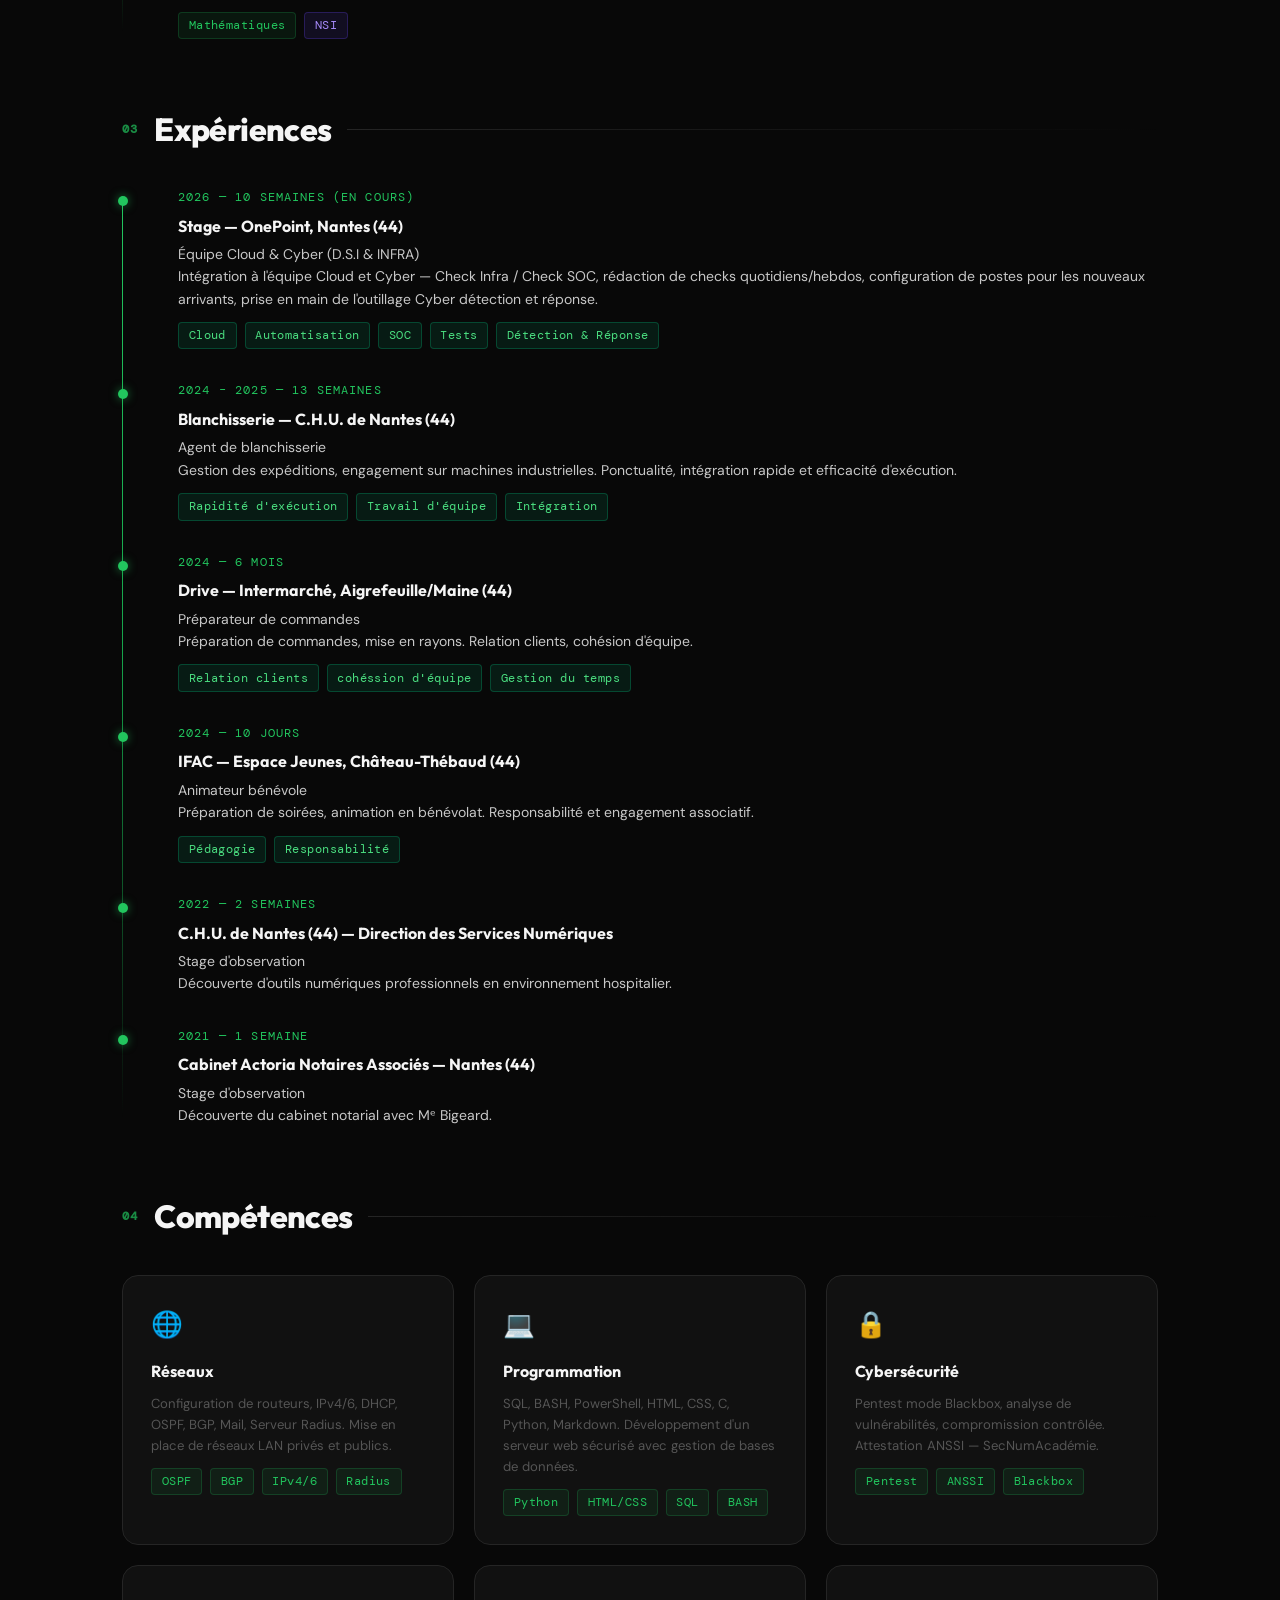
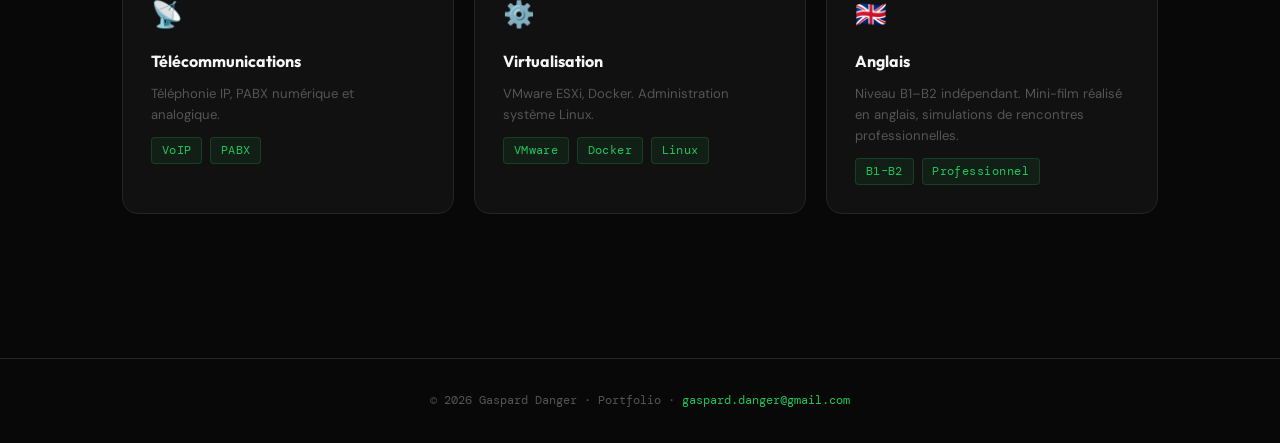
==== commit cfac0710: "Update index.html" ====
--- a/index.html
+++ b/index.html
@@ -32,12 +32,11 @@
     <!-- HERO -->
     <section class="hero fade-up">
       <div>
-        <div class="hero-label">Disponible dès septembre 2026</div>
         <h1>Gaspard<br><span>Danger</span></h1>
         <p class="hero-subtitle">
-          <strong>Élève ingénieur en IA & Multimédia</strong> <span style="color:#e0e0e0;">— ENSSAT / IUT de Lannion</span><br>
-          <span style="color:#e0e0e0;">BUT Réseaux &amp; Télécoms - CUPGE intégré ENSSAT Parcours Cybersécurité</span><br>
-          <strong>En recherche d'une alternance orientée Automatisation & Cyber & Data/IA de 3 ans à partir de septembre 2026</strong>
+          <strong>Élève apprenti ingénieur en IA & Multimédia</strong> <span style="color:#e0e0e0;">— ENSSAT / Orange</span><br>
+          <span style="color:#e0e0e0;"> IA &amp; Multimédia - Cycle ingénieur ENSSAT par apprentissage</span><br>
+          <strong>Apprenti ingénieur en dévéeloppement logiciel chez Orange</strong>
         </p>
         <div class="hero-actions">
           <a href="projets.html" class="btn btn-outline">
